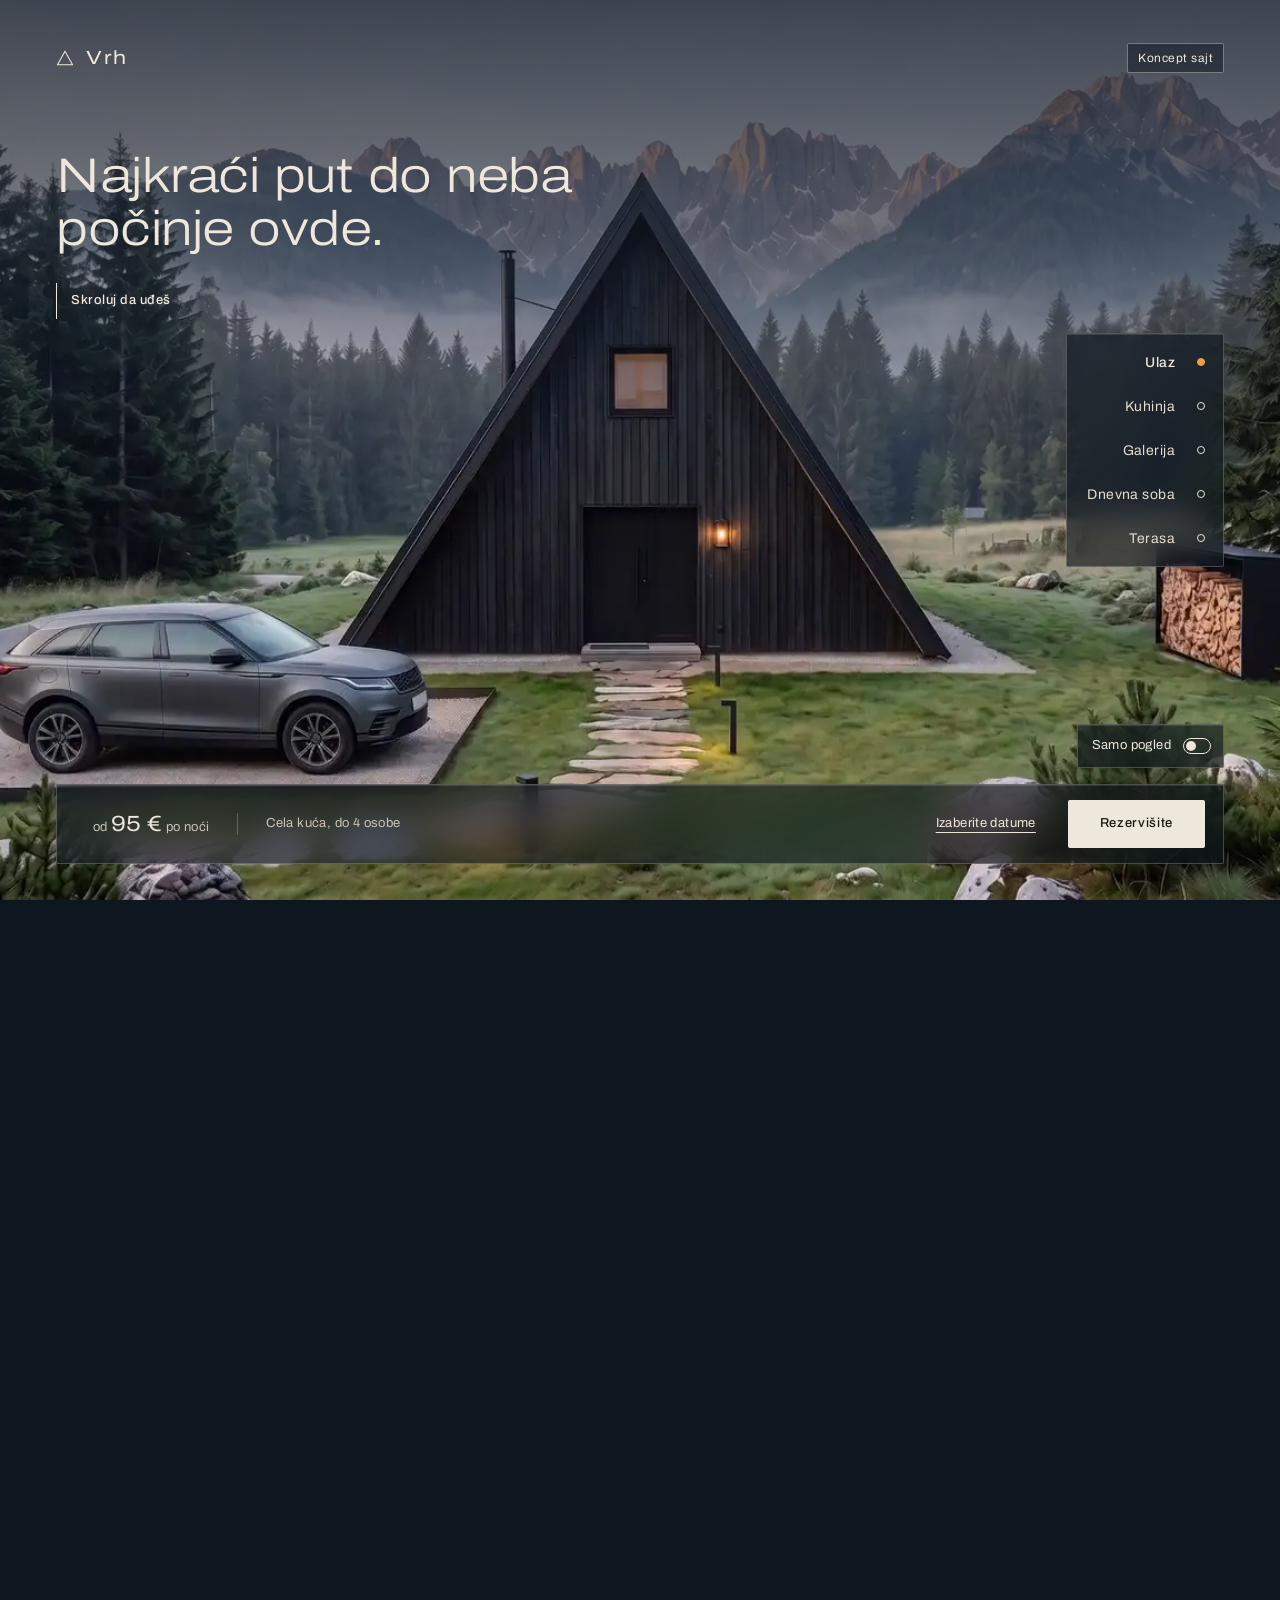
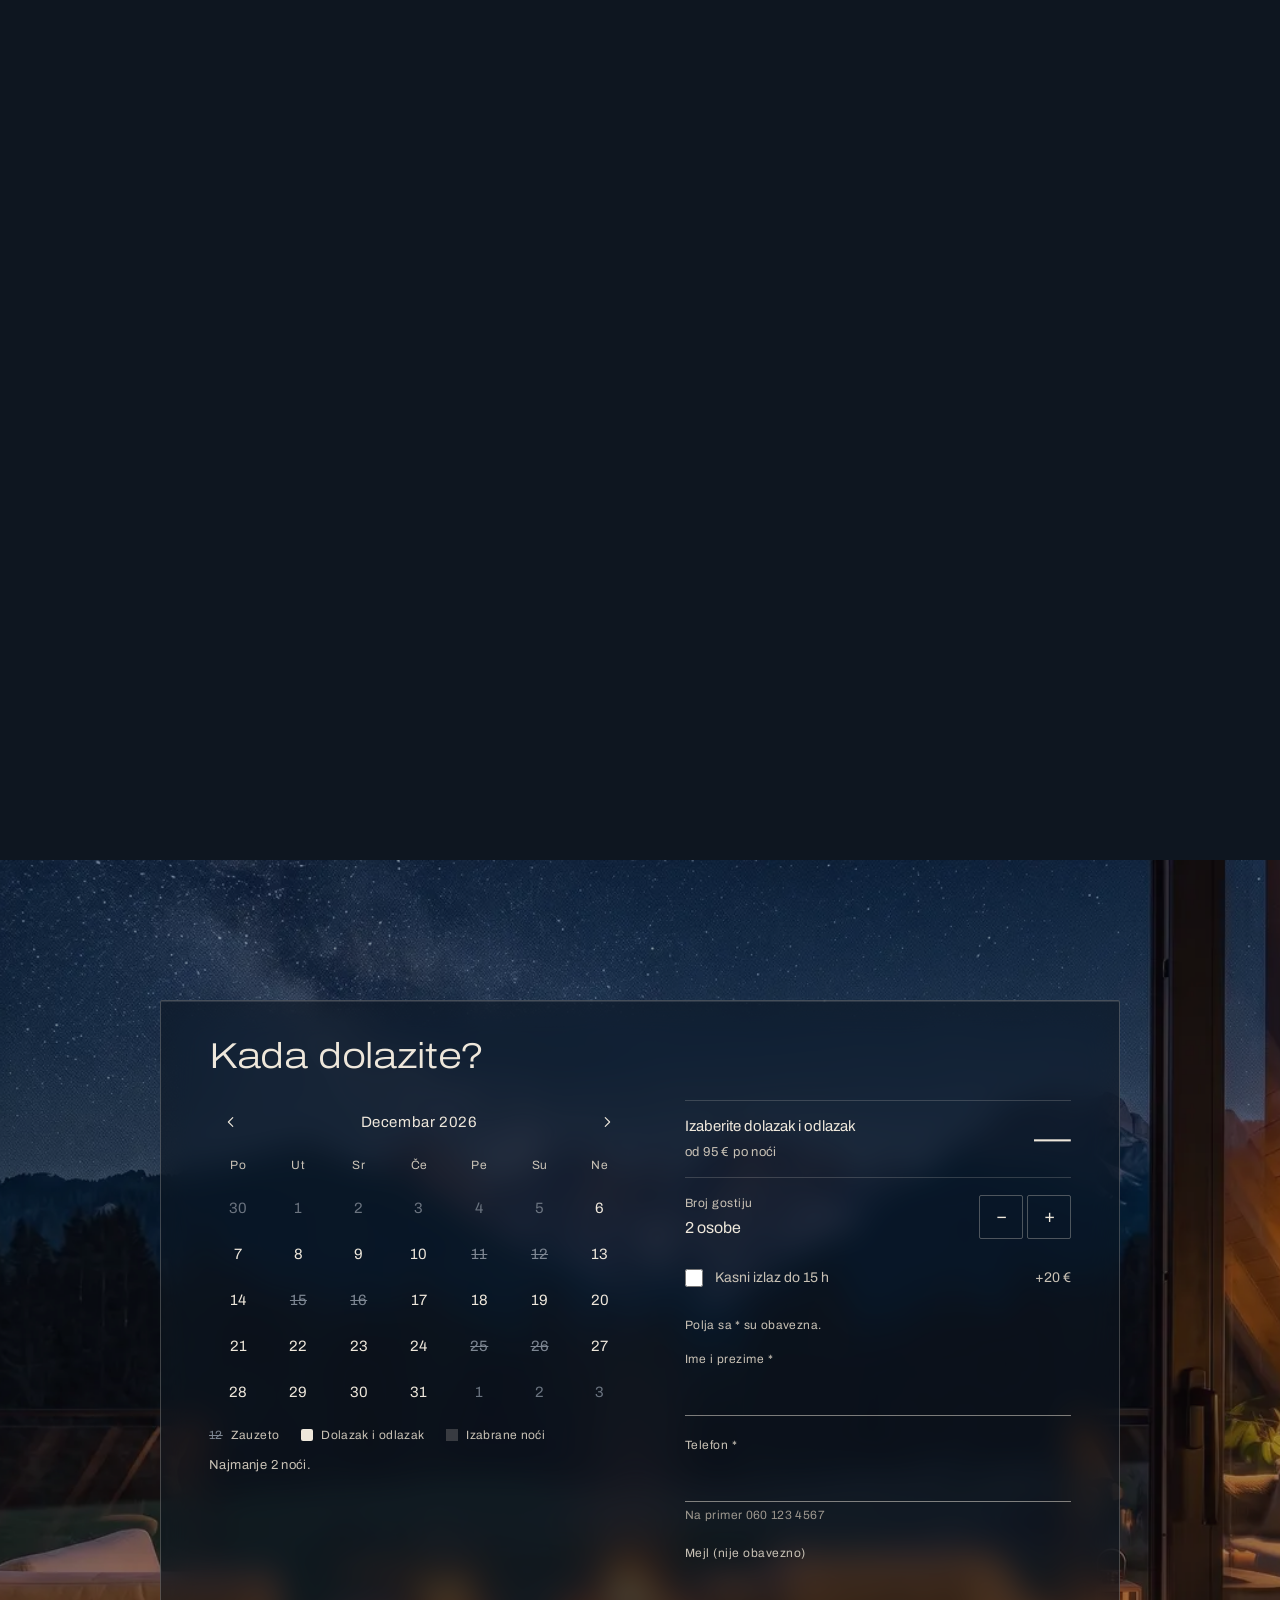
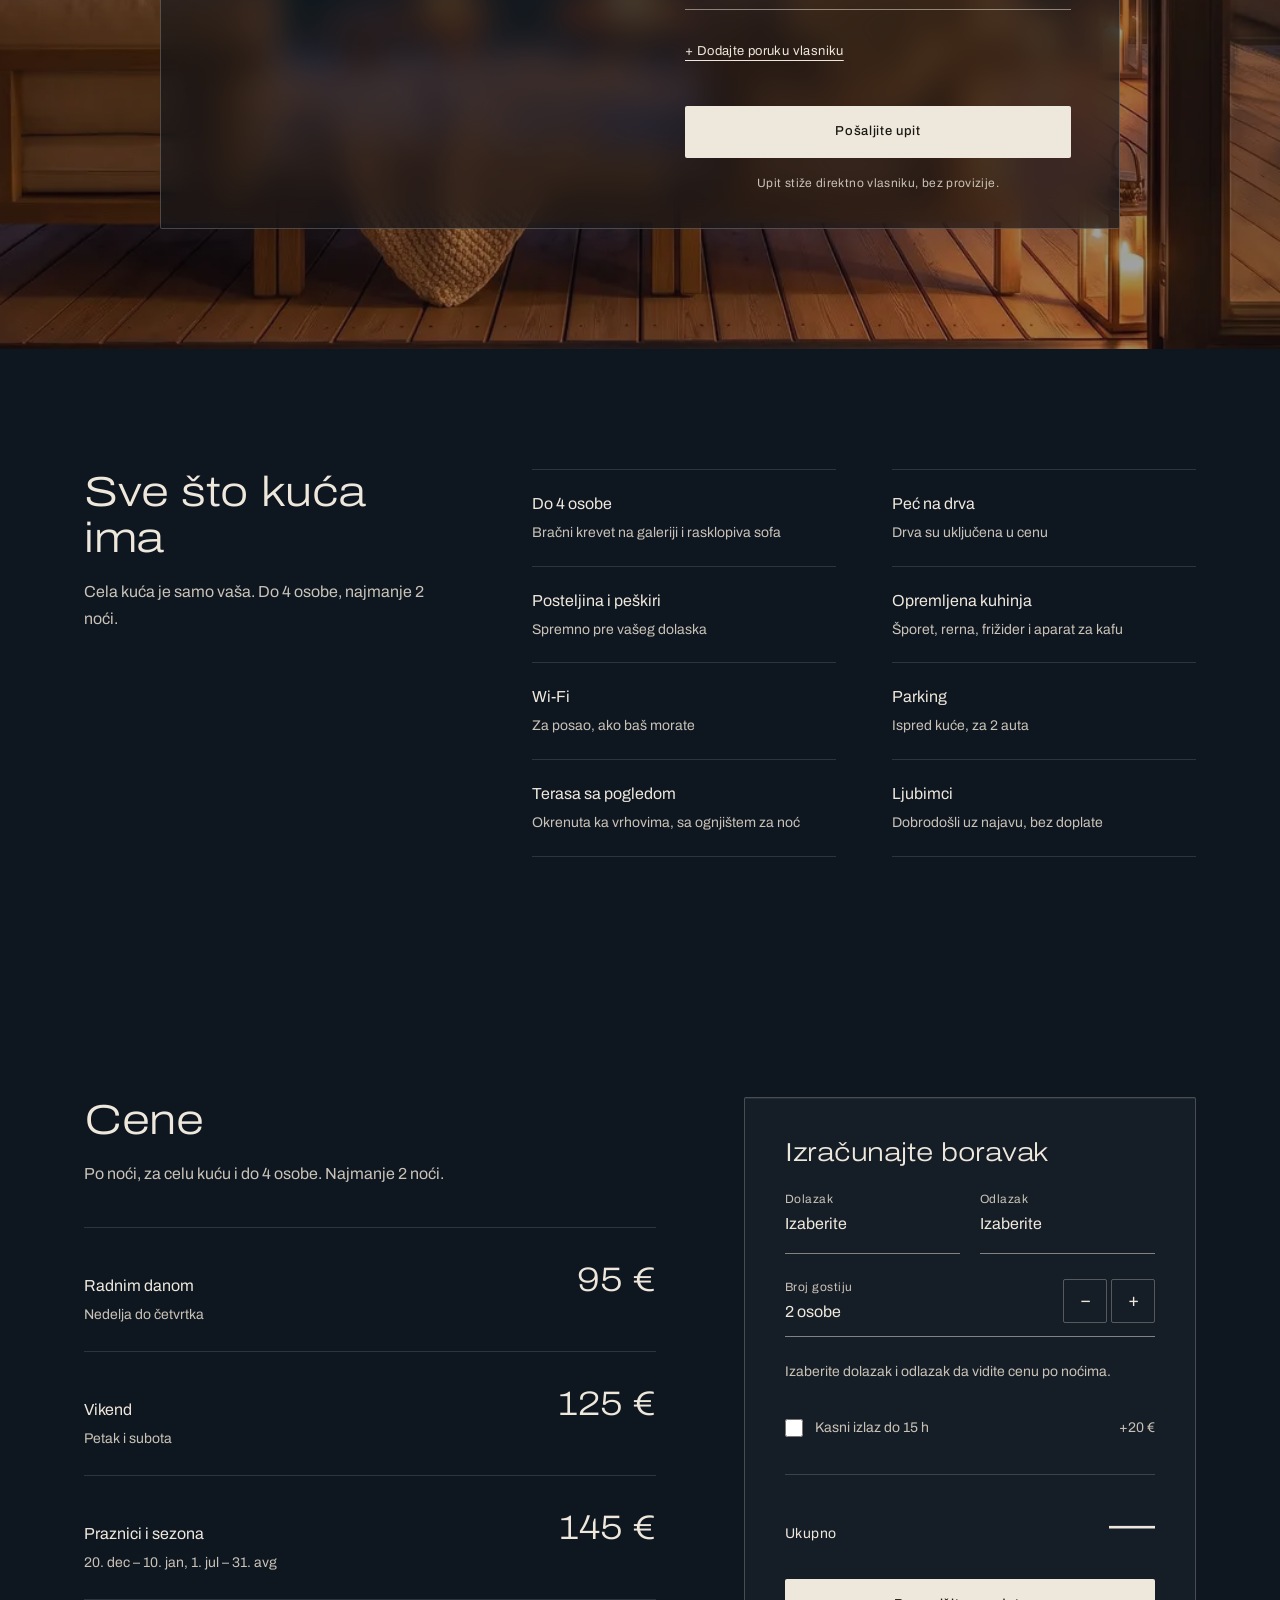
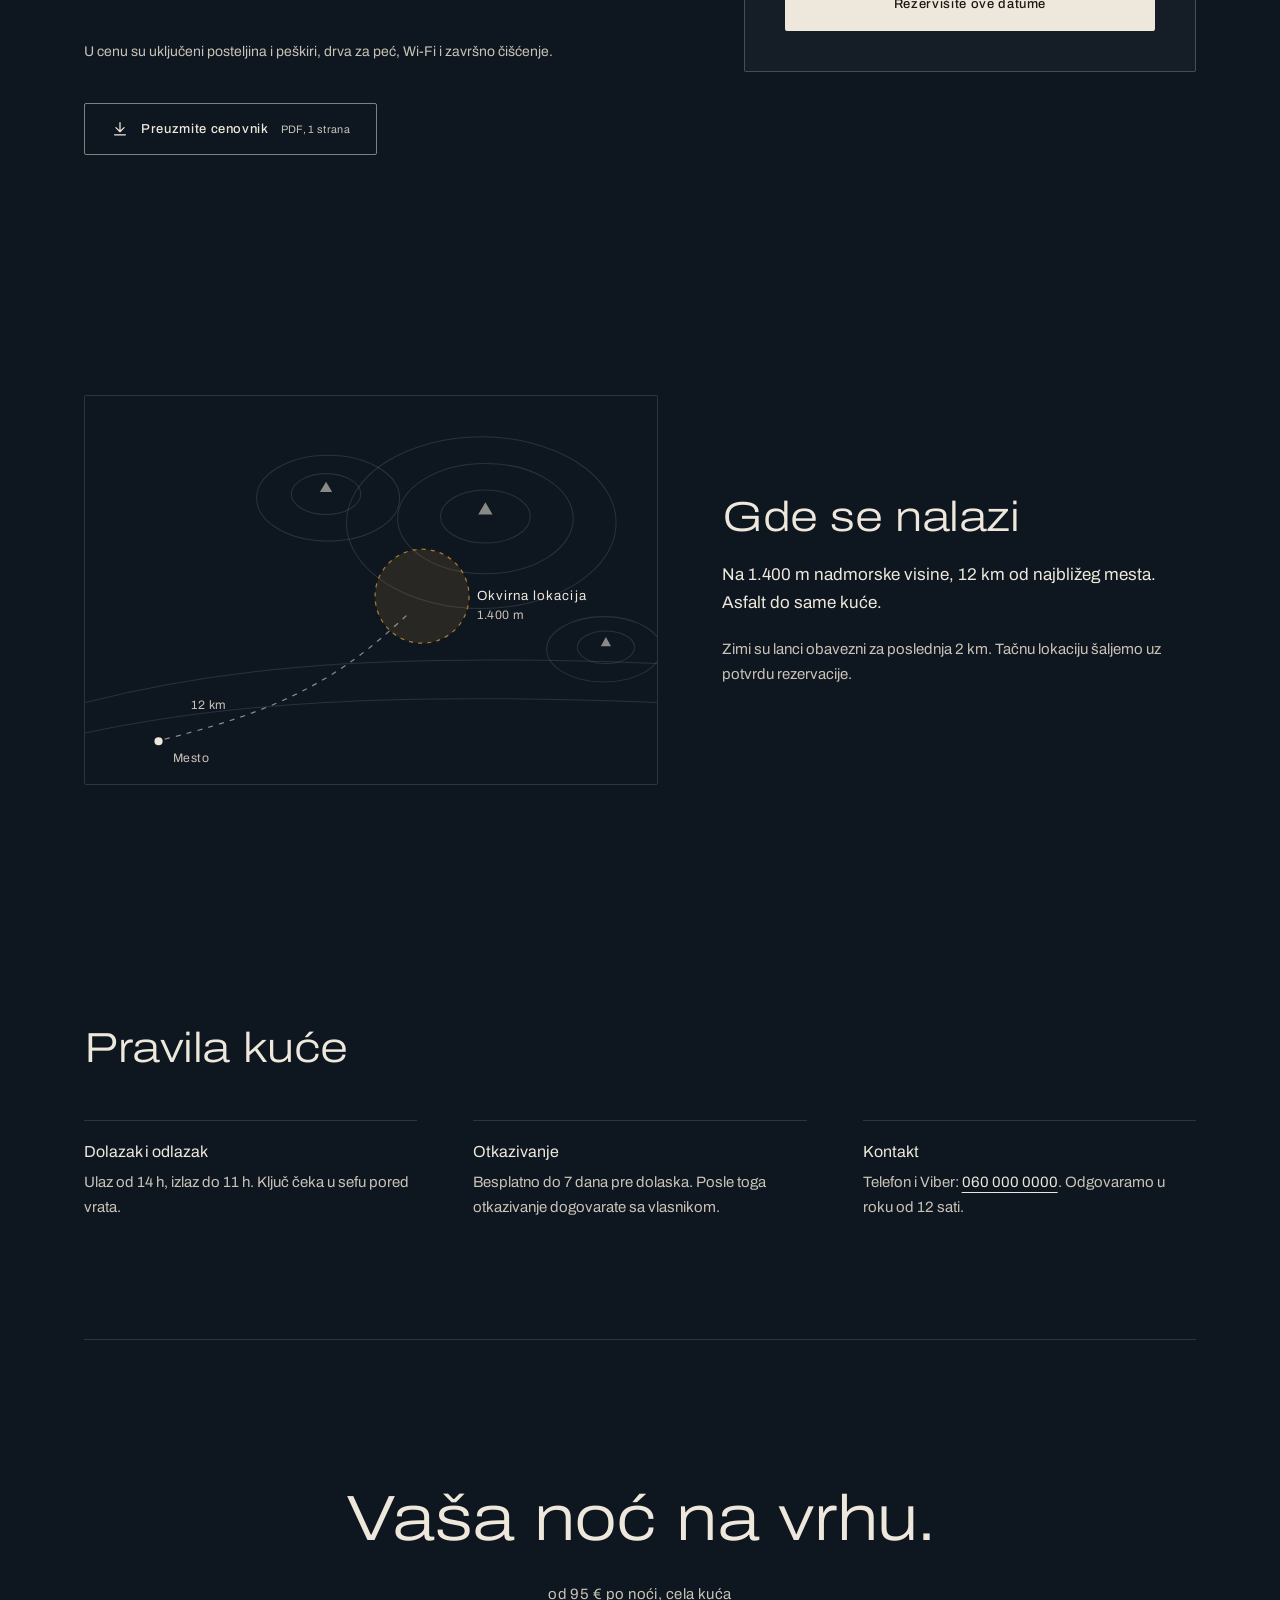
==== index.html @ 0d13bfaf "Vrh – koncept sajt (šetnja kroz kuću, rezervacija, cenovnik) Co-Authored-By: Claude Opus 5.5 <norepl" ====
<!doctype html>
<html lang="sr">
<head>
<meta charset="utf-8">
<meta name="viewport" content="width=device-width,initial-scale=1,viewport-fit=cover">
<title>Vrh, A-frame vikendica u planini</title>
<meta name="description" content="Kuća sa staklenim zidom, peći na drva i terasom pod zvezdama. Rezervišite direktno, bez provizije.">
<meta name="robots" content="noindex, nofollow">
<link rel="canonical" href="https://vrh-koncept.netlify.app/">
<meta property="og:type" content="website">
<meta property="og:title" content="Vrh, A-frame vikendica u planini">
<meta property="og:description" content="Prošetajte kroz kuću od vrata do terase pod zvezdama. Koncept sajt Sienna Web Studija.">
<meta property="og:image" content="https://vrh-koncept.netlify.app/assets/img/og-vrh.jpg">
<meta property="og:locale" content="sr_RS">
<meta property="og:url" content="https://vrh-koncept.netlify.app/">
<meta property="og:image:alt" content="Terasa vikendice Vrh noću, sedenje za dvoje uz vatru pod zvezdama">
<meta name="twitter:card" content="summary_large_image">
<meta name="theme-color" content="#0E1620">
<link rel="icon" href="/favicon.svg" type="image/svg+xml">
<link rel="preload" href="/assets/fonts/archivo-latin.woff2" as="font" type="font/woff2" crossorigin>
<link rel="preload" href="/assets/fonts/archivo-latin-ext.woff2" as="font" type="font/woff2" crossorigin>
<link rel="stylesheet" href="/assets/css/vrh.css">
</head>
<body>
<a class="skip" href="#rezervacija">Preskočite šetnju, idite na rezervaciju</a>

<header class="top">
  <a class="logo" href="/" aria-label="Vrh, početak">
    <svg aria-hidden="true" width="18" height="16" viewBox="0 0 20 18"><polygon points="10,1.5 18.5,16.5 1.5,16.5" fill="none" stroke="currentColor" stroke-width="1.2" stroke-linejoin="round"/></svg>
    <span>Vrh</span>
  </a>
  <span class="chip">Koncept sajt</span>
</header>

<nav class="rooms staklo" aria-label="Prostorije">
  <ul>
    <li><button type="button" data-scene="0" aria-current="true"><span class="ime">Ulaz</span><span class="t"><i></i></span></button></li>
    <li><button type="button" data-scene="1"><span class="ime">Kuhinja</span><span class="t"><i></i></span></button></li>
    <li><button type="button" data-scene="2"><span class="ime">Galerija</span><span class="t"><i></i></span></button></li>
    <li><button type="button" data-scene="3"><span class="ime">Dnevna soba</span><span class="t"><i></i></span></button></li>
    <li><button type="button" data-scene="4"><span class="ime">Terasa</span><span class="t"><i></i></span></button></li>
  </ul>
</nav>
<nav class="rooms-mob" aria-label="Prostorije">
  <button type="button" data-scene="0" aria-label="Ulaz" aria-current="true"><i></i></button>
  <button type="button" data-scene="1" aria-label="Kuhinja"><i></i></button>
  <button type="button" data-scene="2" aria-label="Galerija"><i></i></button>
  <button type="button" data-scene="3" aria-label="Dnevna soba"><i></i></button>
  <button type="button" data-scene="4" aria-label="Terasa"><i></i></button>
</nav>

<main>
  <section class="walk" id="setnja" aria-label="Šetnja kroz kuću">
    <div class="walk-stage">
      <canvas aria-hidden="true"></canvas>
      <div class="scrim-top" aria-hidden="true"></div>
      <div class="scrim-end" aria-hidden="true"></div>
      <div class="scene-copy" data-copy="0"><h1>Najkraći put do neba počinje ovde.</h1><p class="hint">Skroluj da uđeš</p></div>
      <div class="scene-copy" data-copy="1"><h2>Doručak sa pogledom na vrhove.</h2></div>
      <div class="scene-copy" data-copy="2"><h2>Zaspi pod zvezdama, pod krovom.</h2></div>
      <div class="scene-copy" data-copy="3"><h2>Pogled je glavni nameštaj.</h2></div>
      <div class="scene-copy" data-copy="4"><h2>Ovde je noć veća.</h2></div>
      <div class="pins" role="group" aria-label="Oznake na slici"></div>
    </div>

    <div class="scenes-static">
      <figure class="scena-st" id="scena-ulaz" data-static="0">
        <picture><source media="(max-width: 760px)" srcset="/assets/img/1-ulaz-mob.webp"><img src="/assets/img/1-ulaz.webp" alt="Crna A-frame vikendica sa zadnje strane: dvokrilna vrata, kamena staza, parking sa autom i planinski vrhovi u jutarnjoj magli" width="1600" height="893" loading="lazy"></picture>
        <div class="scrim-top" aria-hidden="true"></div>
        <div class="scene-copy"><h1>Najkraći put do neba počinje ovde.</h1><p class="hint">Pogledajte kuću</p></div>
      </figure>
      <figure class="scena-st" id="scena-kuhinja" data-static="1">
        <picture><source media="(max-width: 760px)" srcset="/assets/img/2-kuhinja-mob.webp"><img src="/assets/img/2-kuhinja.webp" alt="Kuhinja i trpezarija ispod galerije, otvorene hrastove stepenice desno, pogled kroz kuću na stakleni zid i vrhove" width="1600" height="893" loading="lazy"></picture>
        <div class="scrim-top" aria-hidden="true"></div>
        <div class="scene-copy"><h2>Doručak sa pogledom na vrhove.</h2></div>
        <div class="pins"></div>
      </figure>
      <figure class="scena-st" id="scena-galerija" data-static="2">
        <picture><source media="(max-width: 760px)" srcset="/assets/img/3-galerija-mob.webp"><img src="/assets/img/3-galerija.webp" alt="Spavaća soba na galeriji, bračni krevet i pogled preko staklene ograde na dnevnu sobu i planine" width="1600" height="893" loading="lazy"></picture>
        <div class="scrim-top" aria-hidden="true"></div>
        <div class="scene-copy"><h2>Zaspi pod zvezdama, pod krovom.</h2></div>
        <div class="pins"></div>
      </figure>
      <figure class="scena-st" id="scena-dnevna" data-static="3">
        <picture><source media="(max-width: 760px)" srcset="/assets/img/4-dnevna-mob.webp"><img src="/assets/img/4-dnevna.webp" alt="Dnevna soba A-frame kuće pune visine, bela peć na drva i stakleni zid sa vrhovima u zalasku" width="1600" height="893" loading="lazy"></picture>
        <div class="scrim-top" aria-hidden="true"></div>
        <div class="scene-copy"><h2>Pogled je glavni nameštaj.</h2></div>
        <div class="pins"></div>
      </figure>
      <figure class="scena-st" id="scena-terasa" data-static="4">
        <picture><source media="(max-width: 760px)" srcset="/assets/img/5-terasa-mob.webp"><img src="/assets/img/5-terasa.webp" alt="Terasa noću: sedenje za dvoje uz malo ognjište, fenjeri i zvezdano nebo nad vrhovima" width="1600" height="893" loading="lazy"></picture>
        <div class="scrim-top" aria-hidden="true"></div>
        <div class="scene-copy"><h2>Ovde je noć veća.</h2></div>
        <div class="pins"></div>
      </figure>
    </div>
  </section>

  <section class="end" id="rezervacija" aria-labelledby="rez-naslov" data-hide-bar>
    <picture><source media="(max-width:760px)" srcset="/assets/img/5-terasa-mob.webp"><img src="/assets/img/5-terasa.webp" alt="" loading="lazy" width="1600" height="893"></picture>
    <div class="booking staklo" data-booking="inline"></div>
  </section>

  <div class="sales">
    <section class="sec-2col" aria-labelledby="ima-naslov">
      <div style="flex:1 1 300px;min-width:0">
        <h2 id="ima-naslov">Sve što kuća ima</h2>
        <p class="uvod">Cela kuća je samo vaša. Do 4 osobe, najmanje 2 noći.</p>
      </div>
      <ul class="stavke">
        <li><b>Do 4 osobe</b><span>Bračni krevet na galeriji i rasklopiva sofa</span></li>
        <li><b>Peć na drva</b><span>Drva su uključena u cenu</span></li>
        <li><b>Posteljina i peškiri</b><span>Spremno pre vašeg dolaska</span></li>
        <li><b>Opremljena kuhinja</b><span>Šporet, rerna, frižider i aparat za kafu</span></li>
        <li><b>Wi-Fi</b><span>Za posao, ako baš morate</span></li>
        <li><b>Parking</b><span>Ispred kuće, za 2 auta</span></li>
        <li><b>Terasa sa pogledom</b><span>Okrenuta ka vrhovima, sa ognjištem za noć</span></li>
        <li><b>Ljubimci</b><span>Dobrodošli uz najavu, bez doplate</span></li>
      </ul>
    </section>

    <section class="cene-wrap" aria-labelledby="cene-naslov">
      <div class="cene-levo">
        <div>
          <h2 id="cene-naslov">Cene</h2>
          <p class="uvod">Po noći, za celu kuću i do 4 osobe. Najmanje 2 noći.</p>
        </div>
        <ul class="cenovnik">
          <li><span class="p"><span>Radnim danom</span><small>Nedelja do četvrtka</small></span><span class="c">95 €</span></li>
          <li><span class="p"><span>Vikend</span><small>Petak i subota</small></span><span class="c">125 €</span></li>
          <li><span class="p"><span>Praznici i sezona</span><small>20. dec – 10. jan, 1. jul – 31. avg</small></span><span class="c">145 €</span></li>
        </ul>
        <p class="ukljuceno">U cenu su uključeni posteljina i peškiri, drva za peć, Wi-Fi i završno čišćenje.</p>
        <a class="btn-okvir" href="/cenovnik-vrh.pdf" download style="align-self:flex-start">
          <svg aria-hidden="true" width="18" height="18" viewBox="0 0 20 20"><path d="M10 3v10M5.5 8.5 10 13l4.5-4.5M4 16.5h12" fill="none" stroke="currentColor" stroke-width="1.4" stroke-linecap="round" stroke-linejoin="round"/></svg>
          Preuzmite cenovnik <small>PDF, 1 strana</small>
        </a>
      </div>
      <aside class="kalk" aria-labelledby="kalk-naslov" data-hide-bar>
        <h3 id="kalk-naslov">Izračunajte boravak</h3>
        <div class="datumi">
          <button type="button" class="datum-btn" data-open-cal="in"><span class="lab">Dolazak</span><span class="v" data-k="in">Izaberite</span></button>
          <button type="button" class="datum-btn" data-open-cal="out"><span class="lab">Odlazak</span><span class="v" data-k="out">Izaberite</span></button>
        </div>
        <div class="gosti">
          <span class="l"><span class="lab" id="kalk-gosti-l">Broj gostiju</span><span data-k="gosti">2 osobe</span></span>
          <span class="stepper" role="group" aria-labelledby="kalk-gosti-l"><button type="button" data-g="-1" aria-label="Manje gostiju">−</button><button type="button" data-g="1" aria-label="Više gostiju">+</button></span>
        </div>
        <div class="noci" data-k="noci"><div><span>Izaberite dolazak i odlazak da vidite cenu po noćima.</span></div></div>
        <label class="cek"><span><input type="checkbox" data-k="late">Kasni izlaz do 15 h</span><span>+20 €</span></label>
        <div class="ukupno"><span data-k="ukupno-l">Ukupno</span><b data-k="ukupno">—</b></div>
        <button type="button" class="btn" style="min-height:52px" data-open-booking>Rezervišite ove datume</button>
      </aside>
    </section>

    <section aria-labelledby="gde-naslov">
      <div class="mapa-wrap">
        <svg role="img" aria-label="Opšti prikaz oblasti: planinski masiv, mesto u dolini i put kroz šumu do oblasti u kojoj je kuća" viewBox="0 0 560 380">
          <g fill="none" stroke="#EEE7DB" stroke-opacity="0.13" stroke-width="1">
            <ellipse cx="392" cy="118" rx="44" ry="26"/><ellipse cx="392" cy="120" rx="86" ry="54"/><ellipse cx="388" cy="124" rx="132" ry="84"/>
            <ellipse cx="236" cy="96" rx="34" ry="20"/><ellipse cx="238" cy="100" rx="70" ry="42"/>
            <ellipse cx="510" cy="246" rx="28" ry="16"/><ellipse cx="508" cy="248" rx="56" ry="32"/>
            <path d="M0 300 C120 270 260 250 560 262"/><path d="M0 330 C140 300 300 290 560 300"/>
          </g>
          <g fill="#EEE7DB" fill-opacity="0.55"><polygon points="392,104 399,116 385,116"/><polygon points="236,84 242,94 230,94"/><polygon points="510,236 515,245 505,245"/></g>
          <circle cx="330" cy="196" r="46" fill="#E9A23B" fill-opacity="0.12" stroke="#E9A23B" stroke-opacity="0.7" stroke-width="1.2" stroke-dasharray="4 5"/>
          <path d="M78 336 C150 318 196 300 236 276 S300 228 318 212" fill="none" stroke="#EEE7DB" stroke-opacity="0.55" stroke-width="1.2" stroke-dasharray="5 6"/>
          <circle cx="72" cy="338" r="4" fill="#EEE7DB"/>
          <text x="86" y="358" fill="#C9C2B6" font-family="Archivo, sans-serif" font-size="12" letter-spacing="0.5">Mesto</text>
          <text x="104" y="306" fill="#C9C2B6" font-family="Archivo, sans-serif" font-size="12" letter-spacing="0.5">12 km</text>
          <text x="384" y="200" fill="#EEE7DB" font-family="Archivo, sans-serif" font-size="13" letter-spacing="1">Okvirna lokacija</text>
          <text class="visina" x="384" y="218" fill="#C9C2B6" font-family="Archivo, sans-serif" font-size="12" letter-spacing="0.5">1.400 m</text>
        </svg>
        <div class="mapa-txt">
          <h2 id="gde-naslov">Gde se nalazi</h2>
          <p>Na 1.400 m nadmorske visine, 12 km od najbližeg mesta. Asfalt do same kuće.</p>
          <p>Zimi su lanci obavezni za poslednja 2 km. Tačnu lokaciju šaljemo uz potvrdu rezervacije.</p>
        </div>
      </div>
    </section>

    <section aria-labelledby="pravila-naslov">
      <h2 id="pravila-naslov">Pravila kuće</h2>
      <div class="pravila">
        <div><h3>Dolazak i odlazak</h3><p>Ulaz od 14 h, izlaz do 11 h. Ključ čeka u sefu pored vrata.</p></div>
        <div><h3>Otkazivanje</h3><p>Besplatno do 7 dana pre dolaska. Posle toga otkazivanje dogovarate sa vlasnikom.</p></div>
        <div><h3>Kontakt</h3><p>Telefon i Viber: <a href="tel:+381600000000">060 000 0000</a>. Odgovaramo u roku od 12 sati.</p></div>
      </div>
    </section>

    <section class="cta" aria-labelledby="cta-naslov" data-hide-bar>
      <h2 id="cta-naslov">Vaša noć na vrhu.</h2>
      <p>od 95 € po noći, cela kuća</p>
      <button type="button" class="btn" data-open-booking>Rezervišite</button>
    </section>
  </div>
</main>

<footer class="foot">
  <div>
    <a class="logo" href="/"><svg aria-hidden="true" width="16" height="14" viewBox="0 0 20 18"><polygon points="10,1.5 18.5,16.5 1.5,16.5" fill="none" stroke="currentColor" stroke-width="1.2" stroke-linejoin="round"/></svg><span>Vrh</span></a>
    <span>Ovo je koncept sajt. Vikendica Vrh je izmišljena.</span>
    <span>Dizajn i izrada: <a href="mailto:[MEJL STUDIJA]">Sienna Web Studio</a></span>
    <a href="/privatnost">Privatnost</a>
  </div>
</footer>

<div class="pricebar staklo" role="region" aria-label="Cena i rezervacija">
  <div class="levo">
    <span class="od">od <b>95 €</b> po noći</span>
    <span class="sep" aria-hidden="true"></span>
    <span class="podatak">Cela kuća, do 4 osobe</span>
  </div>
  <div class="desno">
    <a class="link-btn izaberi" href="#rezervacija">Izaberite datume</a>
    <button type="button" class="btn" data-open-booking>Rezervišite</button>
  </div>
</div>

<div class="savet" role="status" aria-live="polite"></div>
<p class="vh" id="najava" aria-live="polite" aria-atomic="true"></p>
<button type="button" class="samo-btn staklo" role="switch" aria-checked="false" aria-label="Samo pogled"><span class="txt">Samo pogled</span><span class="sw" aria-hidden="true"></span></button>

<dialog class="rez" aria-labelledby="dlg-naslov">
  <div class="booking staklo" data-booking="modal"></div>
</dialog>

<!-- Netlify Forms: skrivena kopija forme da je Netlify prepozna pri objavi -->
<form name="upit" data-netlify="true" netlify-honeypot="bot-field" hidden>
  <input name="bot-field"><input name="dolazak"><input name="odlazak"><input name="noci"><input name="gosti"><input name="kasni-izlaz"><input name="ukupno"><input name="ime"><input name="telefon"><input name="mejl"><textarea name="poruka"></textarea>
</form>

<script src="/assets/js/rezervacija.js" defer></script>
<script src="/assets/js/setnja.js" defer></script>
</body>
</html>
---- assets/css/vrh.css ----
/* Vrh – koncept sajt Sienna Web Studija */
@font-face{font-family:'Archivo';font-style:normal;font-display:swap;font-weight:100 900;font-stretch:62% 125%;src:url(../fonts/archivo-latin.woff2) format('woff2');unicode-range:U+0000-00FF,U+0131,U+0152-0153,U+02BB-02BC,U+02C6,U+02DA,U+02DC,U+0304,U+0308,U+0329,U+2000-206F,U+20AC,U+2122,U+2191,U+2193,U+2212,U+2215,U+FEFF,U+FFFD}
@font-face{font-family:'Archivo';font-style:normal;font-display:swap;font-weight:100 900;font-stretch:62% 125%;src:url(../fonts/archivo-latin-ext.woff2) format('woff2');unicode-range:U+0100-02BA,U+02BD-02C5,U+02C7-02CC,U+02CE-02D7,U+02DD-02FF,U+0304,U+0308,U+0329,U+1D00-1DBF,U+1E00-1E9F,U+1EF2-1EFF,U+2020,U+20A0-20AB,U+20AD-20C0,U+2113,U+2C60-2C7F,U+A720-A7FF}

:root{
  --noc:#0E1620;--len:#EEE7DB;--fenjer:#E9A23B;--ugalj:#1B1814;--siva:#9C978E;--svetla:#C9C2B6;--zauzeto:#7D8692;--susedni:#6B7480;
  --linija:rgba(238,231,219,.14);--linija2:rgba(238,231,219,.24);--polje:rgba(238,231,219,.5);
  --staklo-bg:rgba(14,22,32,.62);--staklo-b:1px solid rgba(238,231,219,.24);--staklo-sh:inset 0 1px 0 rgba(238,231,219,.12);
  --ivica:56px;--bar-h:80px;--bar-dno:36px;
  --ease:cubic-bezier(.2,.7,.2,1);
}
*,*::before,*::after{box-sizing:border-box}
html{-webkit-text-size-adjust:100%;text-size-adjust:100%}
body{margin:0;background:var(--noc);color:var(--len);font-family:'Archivo',system-ui,-apple-system,'Segoe UI',sans-serif;font-size:16px;line-height:1.5;-webkit-font-smoothing:antialiased}
img,svg,canvas{display:block}
a{color:var(--len);text-underline-offset:5px}
a:hover{color:var(--fenjer)}
button{font:inherit;color:inherit}
h1,h2,h3{margin:0;font-weight:300;font-stretch:120%;letter-spacing:-.01em;line-height:1.08}
p{margin:0}
.vh{position:absolute!important;width:1px;height:1px;padding:0;margin:-1px;overflow:hidden;clip:rect(0 0 0 0);white-space:nowrap;border:0}

/* fokus: dvostruki prsten, vidi se na svetloj i tamnoj slici */
:focus{outline:none}
:focus-visible{outline:2px solid var(--fenjer);outline-offset:2px;box-shadow:0 0 0 2px var(--noc)}
.skip{position:fixed;left:16px;top:-80px;z-index:100;padding:12px 18px;background:var(--len);color:var(--ugalj);border-radius:2px;font-size:14px;font-weight:500;text-decoration:none}
.skip:focus{top:16px}

.staklo{border:var(--staklo-b);background:var(--staklo-bg);-webkit-backdrop-filter:blur(16px) saturate(140%);backdrop-filter:blur(16px) saturate(140%);box-shadow:var(--staklo-sh)}
@supports not ((backdrop-filter:blur(1px)) or (-webkit-backdrop-filter:blur(1px))){.staklo{background:rgba(14,22,32,.9)}}
@media (prefers-reduced-transparency:reduce){.staklo{background:rgba(14,22,32,.94);-webkit-backdrop-filter:none;backdrop-filter:none}}

.btn{display:inline-flex;align-items:center;justify-content:center;gap:10px;min-height:48px;padding:0 32px;border:0;border-radius:2px;background:var(--len);color:var(--ugalj);font-size:13px;font-weight:500;letter-spacing:.05em;text-decoration:none;cursor:pointer;transition:background .2s}
.btn:hover{background:#fff;color:var(--ugalj)}
.btn[disabled]{opacity:.6;cursor:progress}
.btn-okvir{display:inline-flex;align-items:center;justify-content:center;gap:12px;min-height:52px;padding:0 26px;border:1px solid rgba(238,231,219,.5);border-radius:2px;background:transparent;color:var(--len);font-size:13px;font-weight:500;letter-spacing:.05em;text-decoration:none;cursor:pointer}
.btn-okvir:hover{border-color:var(--len);color:var(--len)}
.link-btn{display:inline-flex;align-items:center;min-height:44px;padding:0;border:0;background:none;color:var(--len);font-size:13px;letter-spacing:.03em;text-decoration:underline;text-underline-offset:5px;cursor:pointer}

/* ---------- zaglavlje ---------- */
.top{position:fixed;left:var(--ivica);right:var(--ivica);top:36px;z-index:30;display:flex;align-items:center;justify-content:space-between;pointer-events:none}
.top>*{pointer-events:auto}
.logo{display:inline-flex;align-items:center;gap:12px;min-height:44px;text-decoration:none;color:var(--len)}
.logo span{font-size:19px;font-weight:400;font-stretch:125%;letter-spacing:.08em}
.chip{font-size:12px;letter-spacing:.04em;padding:5px 10px;border:1px solid rgba(238,231,219,.4);border-radius:2px;background:rgba(14,22,32,.5)}

/* ---------- šetnja ---------- */
.walk{position:relative}
.walk-stage{position:sticky;top:0;height:100vh;height:100svh;overflow:hidden;background:var(--noc)}
.walk-stage canvas{position:absolute;inset:0;width:100%;height:100%}
.scrim-top{position:absolute;left:0;right:0;top:0;height:520px;background:linear-gradient(180deg,rgba(14,22,32,.78) 0%,rgba(14,22,32,.55) 45%,rgba(14,22,32,0) 100%);pointer-events:none}
.scrim-end{position:absolute;inset:0;background:rgba(7,11,17,.38);opacity:0;transition:opacity .6s;pointer-events:none}
.scene-copy{position:absolute;left:var(--ivica);top:150px;max-width:600px;opacity:0;transform:translateY(8px);transition:opacity .45s var(--ease),transform .45s var(--ease);pointer-events:none}
.scene-copy.on{opacity:1;transform:none}
.scene-copy h1,.scene-copy h2{font-size:clamp(40px,3.8vw,56px)}
.hint{display:flex;align-items:center;gap:14px;margin-top:28px;font-size:13px;font-weight:500;letter-spacing:.04em}
.hint::before{content:"";width:1px;height:36px;background:var(--len)}

.pins{position:absolute;inset:0;pointer-events:none}
.pin{position:absolute;display:flex;align-items:center;padding:0;border:0;background:none;color:var(--len);cursor:pointer;transform:translate(-22px,-50%);opacity:0;transition:opacity .35s;pointer-events:none}
.pin.on{opacity:1;pointer-events:auto}
.pin .dot{position:relative;width:44px;height:44px;display:flex;align-items:center;justify-content:center;flex:none}
.pin .dot::before{content:"";position:absolute;inset:3px;border-radius:50%;background:rgba(233,162,59,.26);box-shadow:0 0 0 1px rgba(233,162,59,.6);animation:disi 2.6s ease-in-out infinite}
.pin .dot::after{content:"";position:relative;width:16px;height:16px;border-radius:50%;background:var(--fenjer);box-shadow:0 0 0 2px var(--len),0 0 18px rgba(233,162,59,.85)}
.pin .crta{width:36px;height:2px;background:var(--len);flex:none}
.pin .naziv{padding:10px 16px;border-radius:2px;font-size:16px;font-weight:500;letter-spacing:.02em;white-space:nowrap}
@keyframes disi{0%,100%{transform:scale(1);opacity:1}50%{transform:scale(1.18);opacity:.65}}
.rooms-open .pin,.samo .pin{opacity:0!important;pointer-events:none!important}

/* spisak prostorija */
.rooms{position:fixed;right:var(--ivica);top:50%;transform:translateY(-50%);z-index:25;border-radius:2px;padding:6px 0;transition:padding .3s}
.rooms ul{list-style:none;margin:0;padding:0;display:flex;flex-direction:column;align-items:flex-end}
.rooms button{display:flex;align-items:center;justify-content:flex-end;gap:4px;height:44px;min-width:44px;padding:0;border:0;background:none;color:#E2DBCF;font-size:14px;letter-spacing:.03em;cursor:pointer}
.rooms .ime{max-width:160px;overflow:hidden;white-space:nowrap;opacity:1;padding-left:20px;transition:max-width .3s var(--ease),opacity .25s,padding .3s}
.rooms .t{width:44px;display:flex;justify-content:center}
.rooms .t i{width:8px;height:8px;border-radius:50%;border:1px solid var(--len)}
.rooms [aria-current="true"]{color:var(--len);font-weight:500}
.rooms [aria-current="true"] .t i{background:var(--fenjer);border-color:var(--fenjer)}
.rooms.skupljeno:not(:hover):not(:focus-within) .ime{max-width:0;opacity:0;padding-left:0}
.rooms.skupljeno:not(:hover):not(:focus-within){border-radius:999px}
.rooms-mob{display:none}

/* samo pogled + oblačić */
.samo-btn{position:fixed;right:var(--ivica);bottom:calc(var(--bar-dno) + var(--bar-h) + 16px);z-index:26;display:flex;align-items:center;gap:12px;height:44px;padding:0 12px 0 14px;border-radius:2px;color:var(--len);font-size:13px;letter-spacing:.03em;cursor:pointer;transition:bottom .35s var(--ease)}
.samo-btn .sw{position:relative;width:28px;height:16px;border-radius:8px;border:1px solid var(--len)}
.samo-btn .sw::after{content:"";position:absolute;left:2px;top:2px;width:10px;height:10px;border-radius:50%;background:var(--len);transition:left .2s}
.samo-btn[aria-checked="true"] .sw{background:var(--len)}
.samo-btn[aria-checked="true"] .sw::after{left:14px;background:var(--ugalj)}
.samo .samo-btn{bottom:var(--bar-dno)}
.savet{position:fixed;z-index:27;right:calc(var(--ivica) + 190px);bottom:calc(var(--bar-dno) + var(--bar-h) + 16px);width:232px;padding:12px 14px;border-radius:2px;background:var(--len);color:var(--ugalj);font-size:13px;line-height:1.45;opacity:0;transform:translateX(6px);transition:opacity .35s,transform .35s;pointer-events:none}
.savet::after{content:"";position:absolute;right:-5px;top:50%;width:10px;height:10px;margin-top:-5px;background:var(--len);transform:rotate(45deg)}
.savet.on{opacity:1;transform:none}

/* traka sa cenom */
.pricebar{position:fixed;left:var(--ivica);right:var(--ivica);bottom:var(--bar-dno);z-index:24;height:var(--bar-h);padding:0 18px 0 36px;border-radius:2px;display:flex;align-items:center;justify-content:space-between;gap:24px;transition:transform .45s var(--ease),opacity .35s}
.pricebar.sakrij,.samo .pricebar{transform:translateY(calc(100% + var(--bar-dno) + 8px));opacity:0;pointer-events:none}
.pricebar .od{font-size:13px;letter-spacing:.03em;color:var(--svetla)}
.pricebar .od b{font-size:22px;font-weight:400;font-stretch:115%;color:var(--len);letter-spacing:0}
.pricebar .sep{width:1px;height:22px;background:rgba(238,231,219,.25)}
.pricebar .levo{display:flex;align-items:center;gap:28px}
.pricebar .desno{display:flex;align-items:center;gap:32px}
.pricebar .podatak{font-size:13px;letter-spacing:.03em;color:var(--svetla)}

/* bez animacija: scene jedna ispod druge */
.scenes-static{display:block}
.walk-on .scenes-static{display:none}
.walk:not(.walk-on) .walk-stage{display:none}
.scena-st{margin:0;position:relative;min-height:100vh;display:flex;flex-direction:column;justify-content:flex-start}
.scena-st img{position:absolute;inset:0;width:100%;height:100%;object-fit:cover}
.scena-st .scrim-top{z-index:1}
.scena-st .scene-copy{position:relative;left:auto;right:auto;top:auto;z-index:2;opacity:1;transform:none;margin-top:150px;margin-left:var(--ivica);padding-right:24px}
.scena-st .pins{z-index:2}
.scena-st .pin{opacity:1;pointer-events:auto}
.scena-st .pin .dot::before{animation:none}

/* ---------- kraj šetnje: rezervacija ---------- */
.end{position:relative;min-height:100vh;display:flex;align-items:center;justify-content:center;padding:140px 24px 120px;background:var(--noc)}
.end>img,.end>picture>img{position:absolute;inset:0;width:100%;height:100%;object-fit:cover}
.end::after{content:"";position:absolute;inset:0;background:rgba(7,11,17,.38)}
.end .booking{position:relative;z-index:1}

.booking{width:min(960px,100%);padding:36px 48px;border-radius:2px;display:flex;flex-direction:column;gap:24px}
.booking-head{display:flex;align-items:center;justify-content:space-between;gap:16px}
.booking-head h2{font-size:36px}
.korak{font-size:12px;letter-spacing:.04em;color:var(--svetla)}
.icon-btn{width:44px;height:44px;display:inline-flex;align-items:center;justify-content:center;padding:0;border:0;background:none;color:var(--len);cursor:pointer;border-radius:2px}
.booking-body{display:flex;gap:56px;align-items:flex-start}
.cal{width:420px;flex:none;display:flex;flex-direction:column;gap:12px}
.cal-nav{display:flex;align-items:center;justify-content:space-between}
.cal-nav span{font-size:15px;letter-spacing:.04em}
.cal-grid,.cal-dow{display:grid;grid-template-columns:repeat(7,minmax(0,1fr));gap:2px;text-align:center}
.cal-dow{font-size:12px;letter-spacing:.04em;color:var(--svetla)}
.cal-grid button,.cal-grid span{height:44px;line-height:44px;padding:0;border:0;border-radius:2px;background:none;color:var(--len);font-size:15px;cursor:pointer}
.cal-grid span{color:var(--susedni);cursor:default}
.cal-grid button:hover:not([aria-disabled="true"]){background:rgba(238,231,219,.12)}
.cal-grid button[aria-disabled="true"]{color:var(--zauzeto);text-decoration:line-through;cursor:not-allowed}
.cal-grid button.prosao{text-decoration:none;color:var(--susedni)}
.cal-grid button.u-opsegu{background:rgba(238,231,219,.2);border-radius:0}
.cal-grid button.izabran{background:var(--len);color:var(--ugalj);font-weight:500}
.legenda{display:flex;flex-wrap:wrap;gap:8px 22px;font-size:12px;letter-spacing:.03em;color:var(--svetla)}
.legenda span{display:flex;align-items:center;gap:8px}
.legenda s{color:var(--zauzeto)}
.legenda i{width:12px;height:12px;border-radius:2px;background:var(--len)}
.legenda i.noc{background:rgba(238,231,219,.2);border-radius:0}
.napomena{font-size:13px;letter-spacing:.03em;color:var(--svetla)}
.cal-poruka{min-height:20px;font-size:13px;color:var(--fenjer)}

.forma{flex:1 1 0;min-width:0;display:flex;flex-direction:column;gap:16px}
.rezime{padding:14px 0;border-top:1px solid rgba(238,231,219,.18);border-bottom:1px solid rgba(238,231,219,.18);display:flex;justify-content:space-between;align-items:flex-end;gap:16px}
.rezime .d{display:flex;flex-direction:column;gap:6px;font-size:15px}
.rezime .d small{font-size:13px;letter-spacing:.03em;color:var(--svetla)}
.rezime .iznos{font-size:32px;font-weight:300;font-stretch:115%;white-space:nowrap}
.gosti{display:flex;align-items:center;justify-content:space-between;gap:16px}
.gosti .l{display:flex;flex-direction:column;gap:4px}
.lab{font-size:12px;letter-spacing:.04em;color:var(--svetla)}
.stepper{display:flex;gap:4px}
.stepper button{width:44px;height:44px;border:1px solid rgba(238,231,219,.3);border-radius:2px;background:none;color:var(--len);font-size:18px;cursor:pointer}
.stepper button:disabled{opacity:.35;cursor:not-allowed}
.polje{display:flex;flex-direction:column;gap:4px}
.polje input,.polje textarea{width:100%;min-height:44px;padding:0;border:0;border-bottom:1px solid var(--polje);border-radius:0;background:transparent;color:var(--len);font:inherit;font-size:16px}
.polje textarea{min-height:88px;padding-top:10px;resize:vertical}
.polje input:focus-visible,.polje textarea:focus-visible{outline:none;box-shadow:none;border-bottom:2px solid var(--fenjer)}
.polje .pomoc{font-size:12px;letter-spacing:.03em;color:var(--siva)}
.polje .greska,.forma-greska{font-size:13px;color:#F2B866}
.polje [aria-invalid="true"]{border-bottom-color:#F2B866}
.obavezno{font-size:12px;letter-spacing:.03em;color:var(--svetla)}
.forma .posalji{height:52px}
.forma .sitno{font-size:12px;letter-spacing:.03em;color:var(--svetla);text-align:center}
.hp{display:none}

dialog.rez{padding:0;border:0;background:none;color:var(--len);max-width:none;max-height:none;width:100%;height:100%;overflow:auto}
dialog.rez::backdrop{background:rgba(7,11,17,.62)}
dialog.rez[open]{display:flex;align-items:center;justify-content:center;padding:24px}
dialog.rez .booking{max-height:calc(100vh - 48px);max-height:calc(100dvh - 48px);overflow-y:auto}

/* ---------- prodajni deo ---------- */
.sales{max-width:1160px;margin:0 auto;padding:0 24px 132px}
.sales section{padding:120px 0}
.sec-2col{display:flex;flex-wrap:wrap;gap:48px 96px}
.sales h2{font-size:42px;line-height:1.1}
.sales .uvod{font-size:16px;line-height:1.65;color:var(--svetla);max-width:420px;margin-top:18px}
.stavke{flex:2 1 560px;min-width:0;display:grid;grid-template-columns:repeat(auto-fit,minmax(260px,1fr));column-gap:56px;margin:0;padding:0;list-style:none}
.stavke li{padding:22px 0;border-top:1px solid var(--linija);display:flex;flex-direction:column;gap:6px}
.stavke li:nth-last-child(-n+2){border-bottom:1px solid var(--linija)}
.stavke b{font-size:16px;font-weight:400}
.stavke span{font-size:14px;line-height:1.55;color:var(--svetla)}
.cene-wrap{display:flex;flex-wrap:wrap;gap:64px 88px;align-items:flex-start}
.cene-levo{flex:1 1 500px;min-width:0;display:flex;flex-direction:column;gap:40px}
.cenovnik{border-top:1px solid var(--linija);margin:0;padding:0;list-style:none}
.cenovnik li{padding:26px 0;border-bottom:1px solid var(--linija);display:flex;align-items:baseline;justify-content:space-between;gap:16px}
.cenovnik .p{display:flex;flex-direction:column;gap:6px}
.cenovnik .p small{font-size:14px;color:var(--svetla)}
.cenovnik .c{font-size:34px;font-weight:300;font-stretch:115%;white-space:nowrap}
.ukljuceno{font-size:14px;line-height:1.65;color:var(--svetla)}
.btn-okvir small{font-weight:400;color:var(--svetla);letter-spacing:.03em}
.kalk{flex:1 1 380px;min-width:0;padding:40px;border:1px solid var(--linija2);border-radius:2px;background:rgba(238,231,219,.03);box-shadow:inset 0 1px 0 rgba(238,231,219,.08);display:flex;flex-direction:column;gap:24px}
.kalk h3{font-size:26px}
.kalk .datumi{display:grid;grid-template-columns:repeat(2,minmax(0,1fr));gap:20px}
.datum-btn{display:flex;flex-direction:column;align-items:flex-start;gap:4px;min-height:64px;padding:0 0 8px;border:0;border-bottom:1px solid var(--polje);background:none;color:var(--len);text-align:left;cursor:pointer}
.datum-btn .v{font-size:16px}
.kalk .gosti{padding-bottom:12px;border-bottom:1px solid var(--polje)}
.noci{display:flex;flex-direction:column;gap:12px;font-size:14px;color:var(--svetla)}
.noci div{display:flex;justify-content:space-between;gap:12px}
.cek{display:flex;align-items:center;justify-content:space-between;gap:16px;min-height:44px;font-size:14px;color:var(--svetla);cursor:pointer}
.cek span{display:flex;align-items:center;gap:12px}
.cek input{width:18px;height:18px;margin:0;accent-color:var(--fenjer)}
.ukupno{padding-top:20px;border-top:1px solid rgba(238,231,219,.18);display:flex;justify-content:space-between;align-items:baseline;gap:12px}
.ukupno span{font-size:14px;letter-spacing:.03em}
.ukupno b{font-size:40px;font-weight:300;font-stretch:115%}
.mapa-wrap{display:flex;flex-wrap:wrap;gap:64px;align-items:center}
.mapa-wrap svg{flex:1 1 440px;min-width:0;width:100%;height:auto;border:1px solid var(--linija);border-radius:2px}
.mapa-txt{flex:1 1 340px;min-width:0;display:flex;flex-direction:column;gap:20px}
.mapa-txt p:first-of-type{font-size:17px;line-height:1.65}
.mapa-txt p+p{font-size:15px;line-height:1.65;color:var(--svetla)}
.pravila{display:grid;grid-template-columns:repeat(auto-fit,minmax(260px,1fr));gap:40px 56px;margin-top:48px}
.pravila div{padding-top:22px;border-top:1px solid var(--linija);display:flex;flex-direction:column;gap:10px}
.pravila h3{font-size:16px;font-weight:400;font-stretch:100%;letter-spacing:0}
.pravila p{font-size:15px;line-height:1.65;color:var(--svetla)}
.cta{padding:144px 0 120px!important;border-top:1px solid var(--linija);display:flex;flex-direction:column;align-items:center;gap:28px;text-align:center}
.cta h2{font-size:64px}
.cta p{font-size:15px;letter-spacing:.03em;color:var(--svetla)}
.cta .btn{min-height:52px;padding:0 40px}

.foot{border-top:1px solid var(--linija)}
.foot div{max-width:1160px;margin:0 auto;padding:28px 24px 40px;display:flex;flex-wrap:wrap;align-items:center;justify-content:space-between;gap:12px 40px;font-size:13px;letter-spacing:.03em;color:var(--svetla)}
.foot a{display:inline-flex;align-items:center;min-height:44px}
.foot .logo span{font-size:17px}

/* ---------- pomoćne stranice ---------- */
.page-photo{position:relative;min-height:100vh;display:flex;flex-direction:column}
.page-photo>img{position:absolute;inset:0;width:100%;height:100%;object-fit:cover}
.page-photo .tamno{position:absolute;inset:0;background:rgba(7,11,17,.45)}
.page-photo .dno{position:absolute;left:0;right:0;bottom:0;height:200px;background:linear-gradient(180deg,rgba(7,11,17,0),rgba(7,11,17,.7))}
.page-photo main{position:relative;z-index:1;flex:1;padding:150px var(--ivica) 60px;max-width:calc(580px + 2*var(--ivica));display:flex;flex-direction:column;gap:28px}
.page-photo h1{font-size:64px;line-height:1.05}
.page-photo .lead{font-size:17px;line-height:1.6;color:var(--len)}
.page-photo .okvir{padding:22px 24px;border-radius:2px;display:flex;flex-direction:column;gap:10px;font-size:15px;line-height:1.6}
.page-photo .okvir p:first-child{color:var(--svetla)}
.dugmad{display:flex;flex-wrap:wrap;gap:14px}
.page-photo .foot{position:relative;z-index:1;border-top-color:rgba(238,231,219,.2)}
.page-photo .foot div{max-width:none;padding-left:var(--ivica);padding-right:var(--ivica)}
.page-tekst main{max-width:680px;margin:0 auto;padding:150px 24px 140px;display:flex;flex-direction:column;gap:56px}
.page-tekst h1{font-size:60px}
.page-tekst section{padding-top:28px;border-top:1px solid var(--linija);display:flex;flex-direction:column;gap:14px}
.page-tekst h2{font-size:22px;font-stretch:115%}
.page-tekst p,.page-tekst li{font-size:16px;line-height:1.75;color:var(--svetla)}
.page-tekst ul{margin:0;padding-left:20px}

/* ---------- niski ekrani računara ---------- */
@media (max-height:760px) and (min-width:761px){
  .scene-copy{top:120px}
  .scene-copy h1,.scene-copy h2{font-size:44px}
  :root{--bar-dno:20px;--bar-h:72px}
}

/* ---------- telefon ---------- */
@media (max-width:760px){
  :root{--ivica:24px;--bar-h:72px;--bar-dno:calc(16px + env(safe-area-inset-bottom))}
  .top{top:20px;left:24px;right:24px}
  .logo span{font-size:17px}
  .rooms{display:none}
  .rooms-mob{display:grid;position:fixed;left:24px;right:24px;top:68px;z-index:25;grid-template-columns:repeat(5,1fr);gap:6px}
  .rooms-mob button{height:44px;padding:0;border:0;background:none;cursor:pointer;display:flex;align-items:center}
  .rooms-mob button i{display:block;width:100%;height:2px;background:rgba(238,231,219,.35)}
  .rooms-mob button[aria-current="true"] i{background:var(--fenjer)}
  .scrim-top{height:440px;background:linear-gradient(180deg,rgba(14,22,32,.80) 0%,rgba(14,22,32,.66) 50%,rgba(14,22,32,0) 100%)}
  .scene-copy{left:24px;right:24px;top:118px}
  .scene-copy h1,.scene-copy h2{font-size:36px;line-height:1.1}
  .hint{margin-top:22px}
  .pin{transform:translate(-22px,-50%)}
  .pin .crta{width:22px}
  .pin .naziv{font-size:14px;padding:8px 12px;display:none}
  .pin[aria-expanded="true"] .naziv{display:block}
  .pin[aria-expanded="true"] .crta{display:block}
  .pin .crta{display:none}
  .pin.desk-only{display:none}
  .samo-btn{right:16px;bottom:calc(var(--bar-dno) + var(--bar-h) + 12px);font-size:12px}
  .samo .samo-btn{bottom:var(--bar-dno)}
  .savet{right:16px;width:212px;bottom:calc(var(--bar-dno) + var(--bar-h) + 66px);font-size:12px}
  .savet::after{right:36px;top:auto;bottom:-5px;margin:0}
  .pricebar{left:12px;right:12px;padding:0 10px 0 20px;gap:12px}
  .pricebar .levo{flex-direction:column;align-items:flex-start;gap:2px}
  .pricebar .od{font-size:12px}.pricebar .od b{font-size:20px}
  .pricebar .sep,.pricebar .izaberi{display:none}
  .pricebar .podatak{font-size:12px}
  .pricebar .btn{padding:0 22px}
  .scena-st .scene-copy{margin-left:24px;margin-top:118px}
  .end{padding:110px 0 0;align-items:flex-end}
  .booking{padding:20px 24px calc(28px + env(safe-area-inset-bottom));gap:16px}
  .booking-head h2{font-size:26px}
  .booking-body{flex-direction:column;gap:16px}
  .cal{width:100%}
  .cal-grid button,.cal-grid span{font-size:14px}
  .booking.korak1 .forma,.booking.korak2 .cal{display:none}
  .booking .dalje-wrap{position:sticky;bottom:0;display:flex;flex-direction:column;gap:12px;padding-top:12px;margin-top:4px;background:#121B26;box-shadow:0 -12px 16px -4px #121B26}
  .booking .dalje-wrap small.upoz{color:var(--fenjer)}
  dialog.rez .booking{scroll-padding-bottom:140px}
  .end .booking .dalje-wrap{position:static;background:none;box-shadow:none}
  .booking.korak2 .dalje-wrap{display:none}
  dialog.rez[open]{align-items:flex-end;padding:0}
  dialog.rez .booking{width:100%;max-height:calc(100dvh - 24px);border-left:0;border-right:0;border-bottom:0}
  .sales{padding-bottom:calc(104px + env(safe-area-inset-bottom))}
  .sales section{padding:88px 0}
  .sales h2{font-size:34px}
  .kalk{padding:28px 20px}
  .cta h2{font-size:44px}
  .page-photo main{padding:120px 24px 40px}
  .page-photo h1{font-size:40px}
  .page-photo .foot div{padding:16px 24px calc(16px + env(safe-area-inset-bottom));font-size:12px}
  .page-tekst main{padding-top:120px}
  .page-tekst h1{font-size:44px}
}
@media (min-width:761px){.dalje-wrap{display:none!important}}
@media (max-width:380px){.booking{padding-left:16px;padding-right:16px}.cal-grid,.cal-dow{gap:0}}
@media (max-width:760px){.mapa-wrap svg text{font-size:22px}.mapa-wrap svg text.visina{transform:translateY(8px)}}
.pin.info{cursor:default}

@media (prefers-reduced-motion:reduce){
  *,*::before,*::after{animation:none!important;transition:none!important;scroll-behavior:auto!important}
}

/* posle šetnje */
.rooms,.rooms-mob,.samo-btn{transition:opacity .3s}
.posle .rooms,.posle .rooms-mob,.posle .samo-btn,.posle .savet{opacity:0;pointer-events:none;visibility:hidden}
.posle .top{opacity:0;visibility:hidden;pointer-events:none}
.top{transition:opacity .3s}
[hidden]{display:none!important}
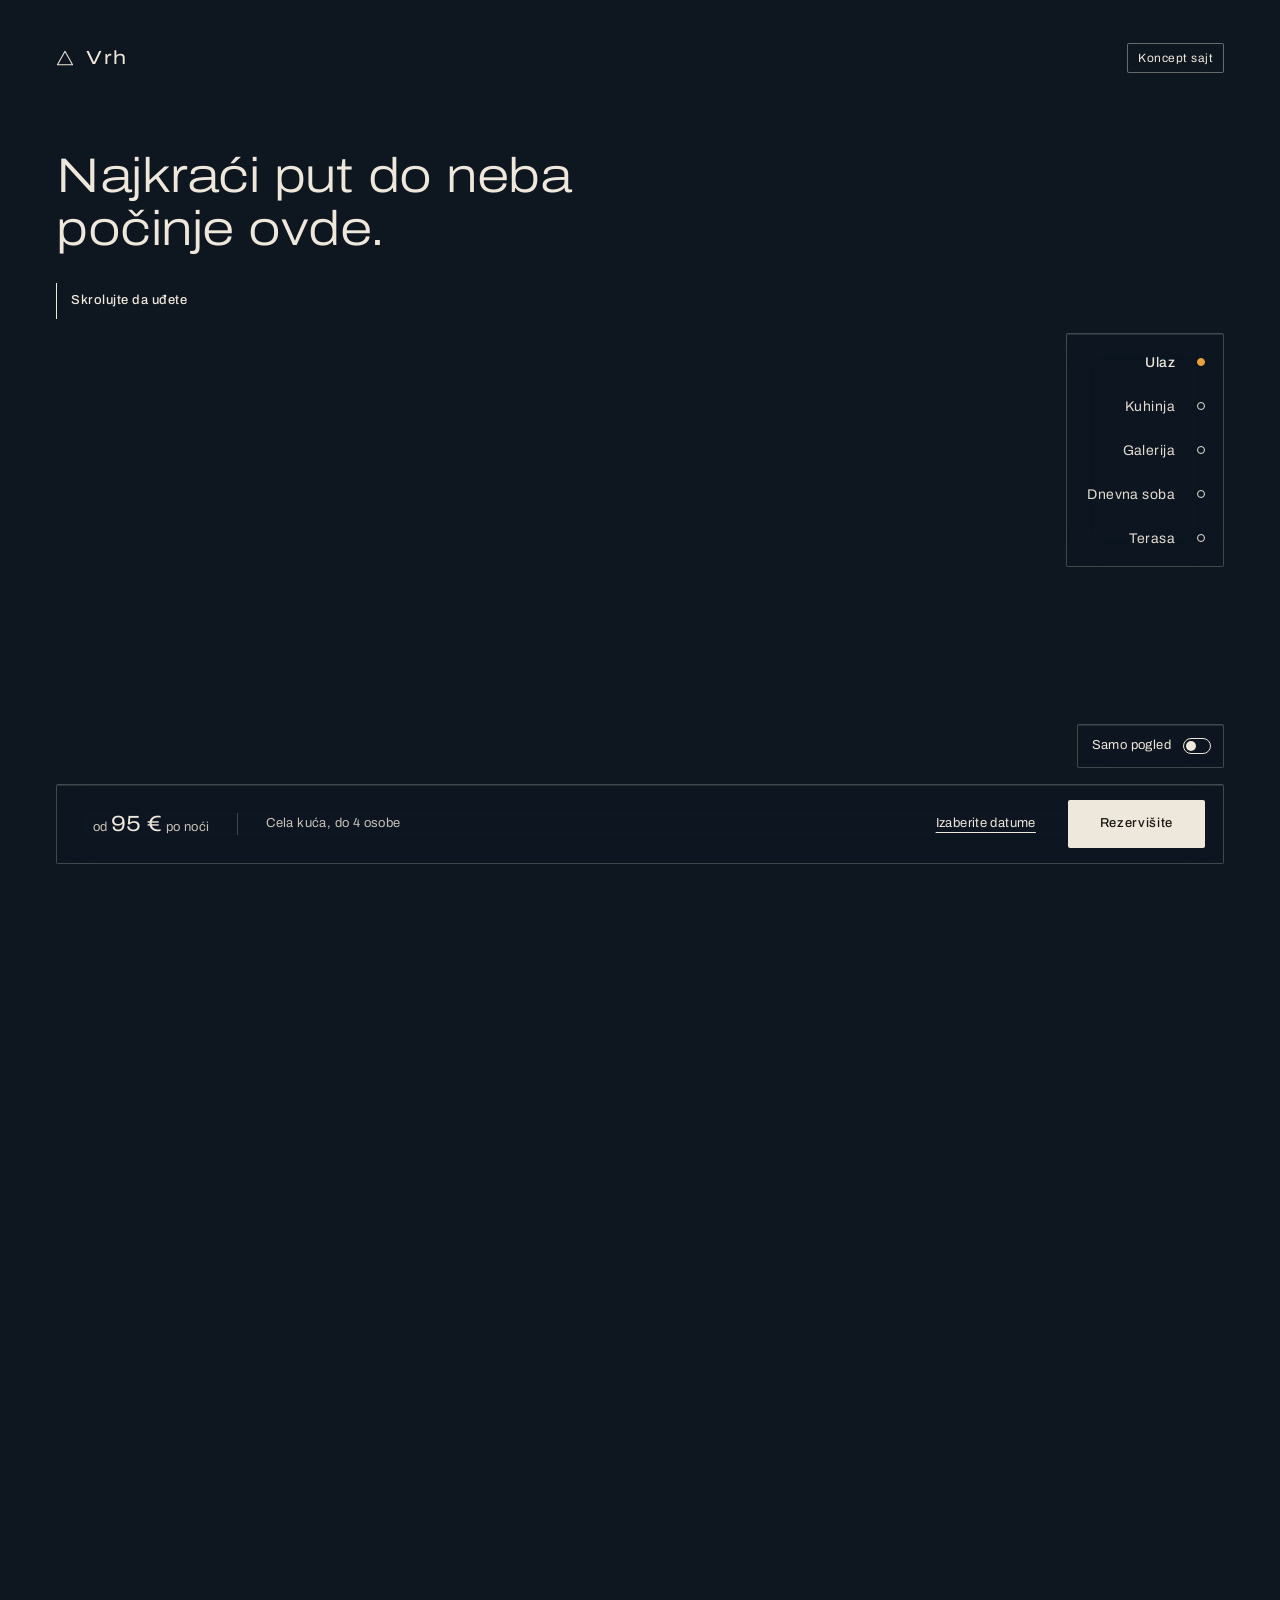
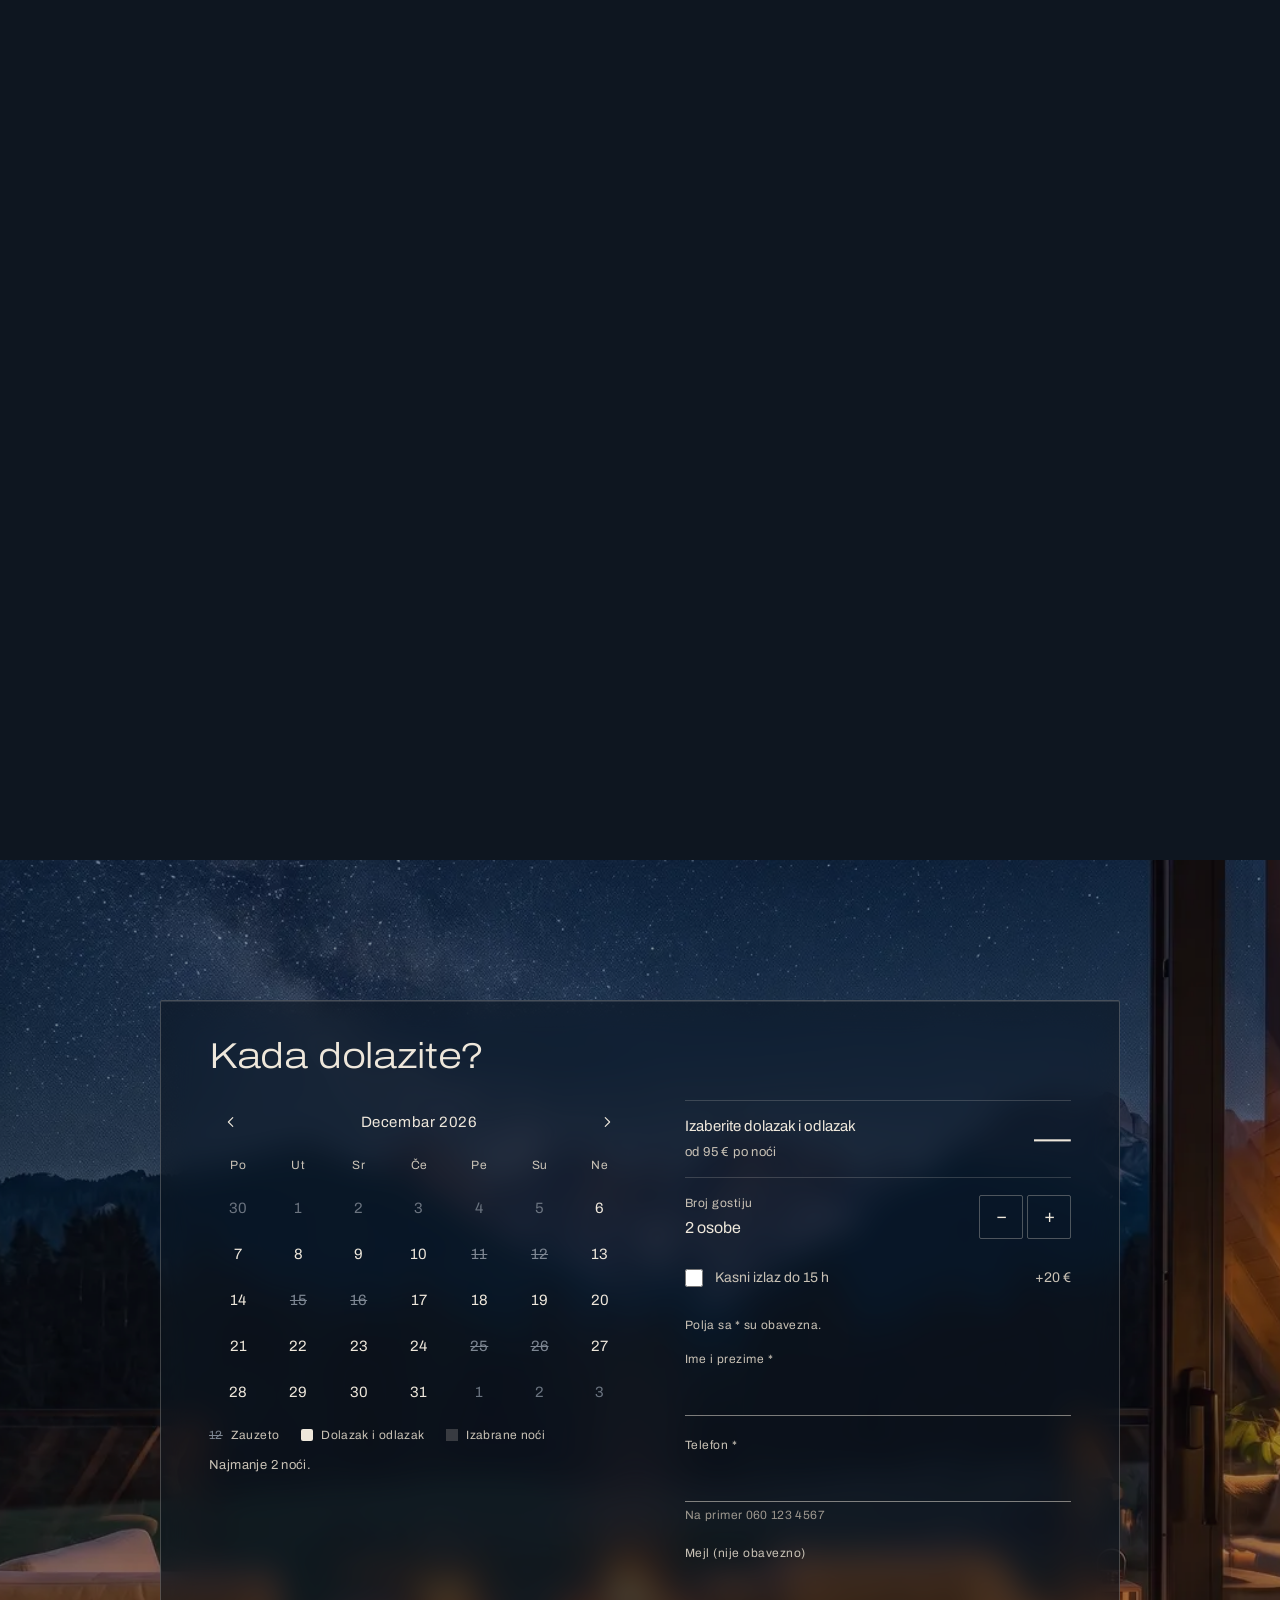
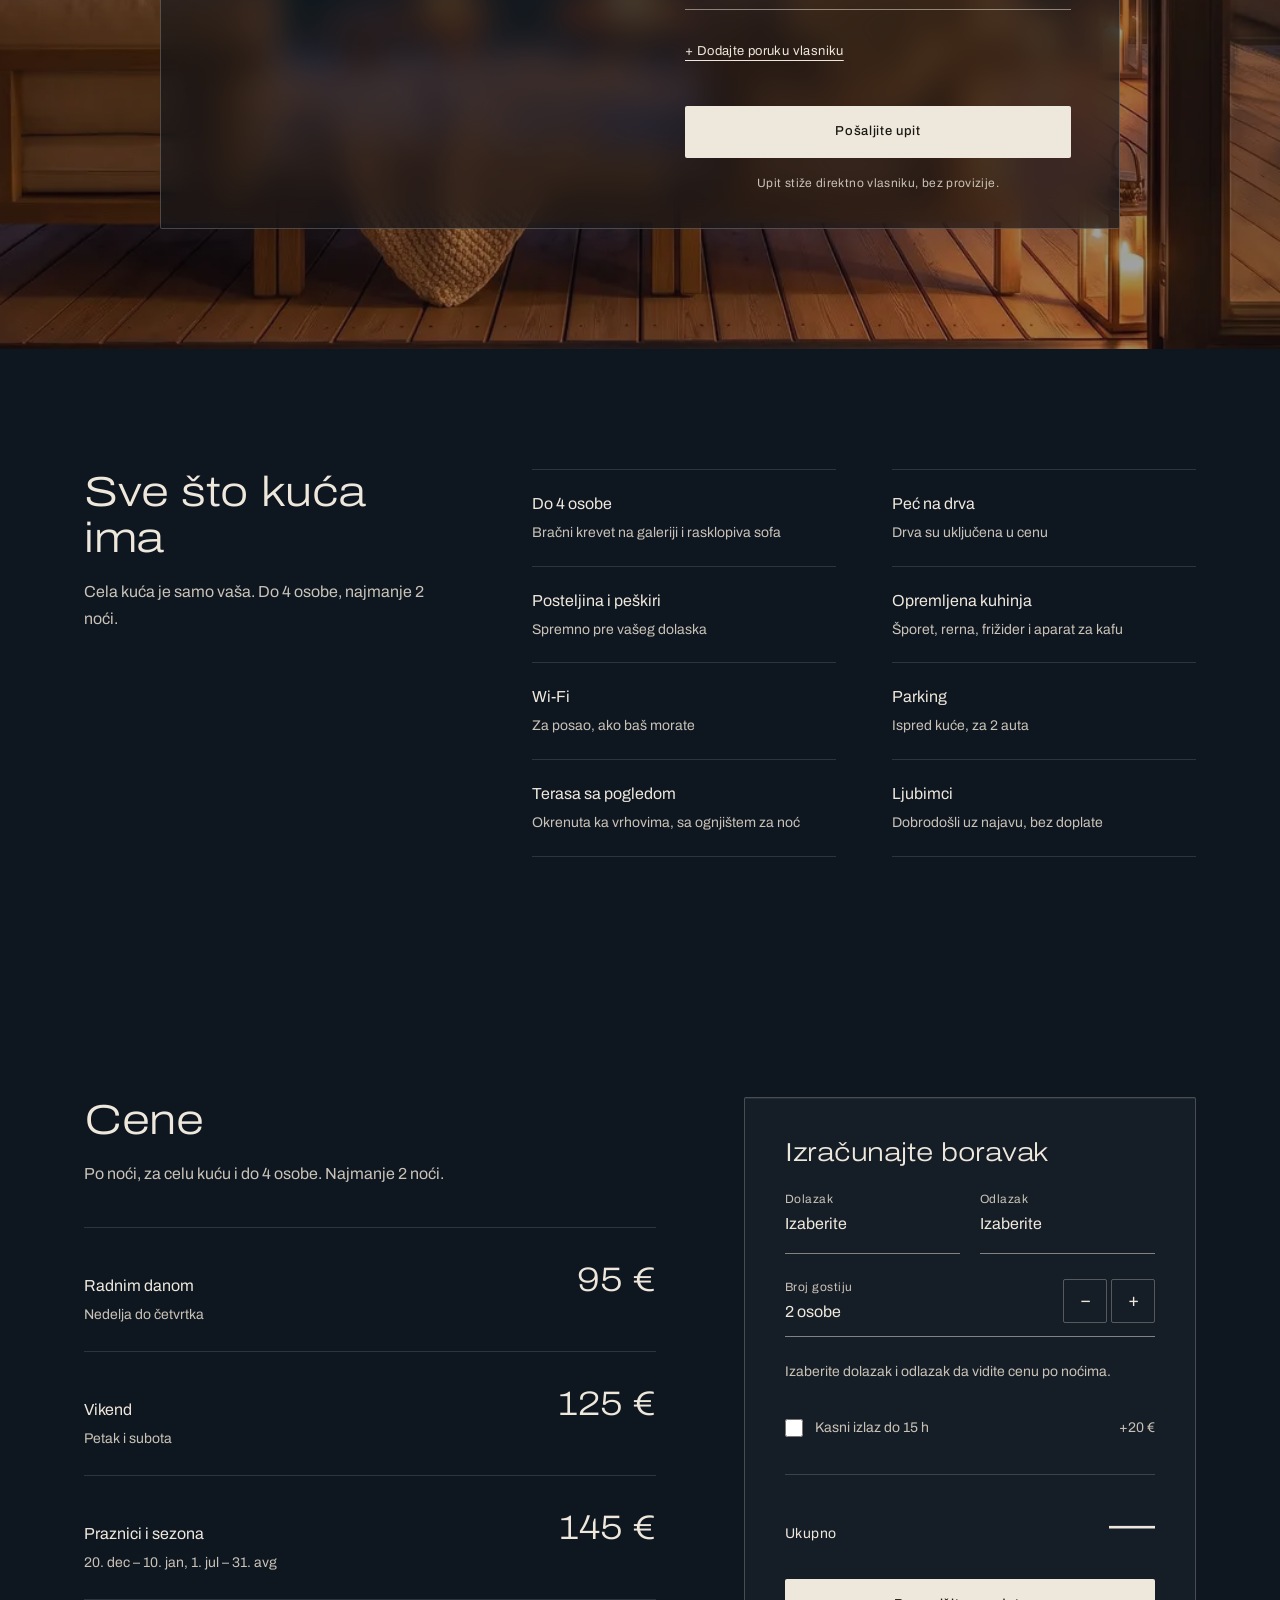
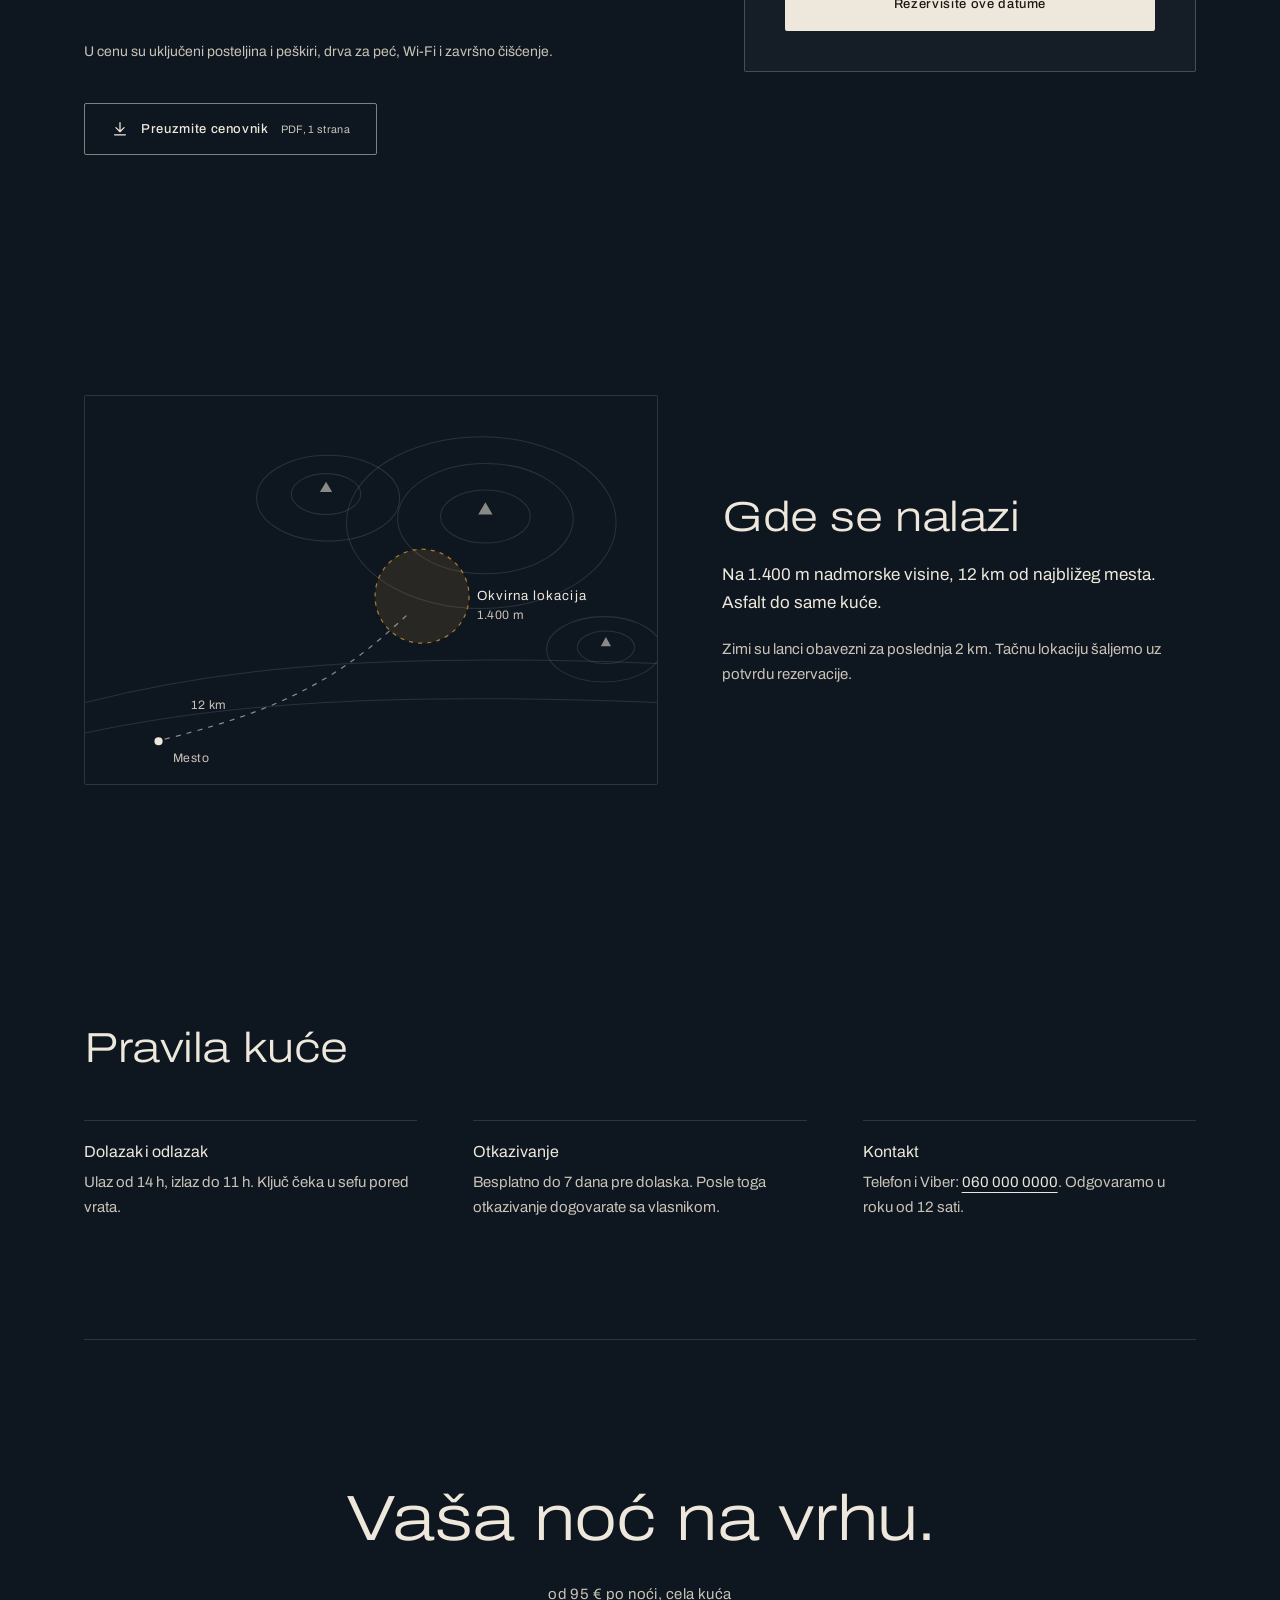
==== commit 01b50ba2: "Tekst na „vi“, kontakt preko Instagrama Sienna Web Studija Co-Authored-By: Claude Opus 5.5 <noreply@" ====
--- a/index.html
+++ b/index.html
@@ -55,9 +55,9 @@
       <canvas aria-hidden="true"></canvas>
       <div class="scrim-top" aria-hidden="true"></div>
       <div class="scrim-end" aria-hidden="true"></div>
-      <div class="scene-copy" data-copy="0"><h1>Najkraći put do neba počinje ovde.</h1><p class="hint">Skroluj da uđeš</p></div>
+      <div class="scene-copy" data-copy="0"><h1>Najkraći put do neba počinje ovde.</h1><p class="hint">Skrolujte da uđete</p></div>
       <div class="scene-copy" data-copy="1"><h2>Doručak sa pogledom na vrhove.</h2></div>
-      <div class="scene-copy" data-copy="2"><h2>Zaspi pod zvezdama, pod krovom.</h2></div>
+      <div class="scene-copy" data-copy="2"><h2>Zaspite pod zvezdama, pod krovom.</h2></div>
       <div class="scene-copy" data-copy="3"><h2>Pogled je glavni nameštaj.</h2></div>
       <div class="scene-copy" data-copy="4"><h2>Ovde je noć veća.</h2></div>
       <div class="pins" role="group" aria-label="Oznake na slici"></div>
@@ -78,7 +78,7 @@
       <figure class="scena-st" id="scena-galerija" data-static="2">
         <picture><source media="(max-width: 760px)" srcset="/assets/img/3-galerija-mob.webp"><img src="/assets/img/3-galerija.webp" alt="Spavaća soba na galeriji, bračni krevet i pogled preko staklene ograde na dnevnu sobu i planine" width="1600" height="893" loading="lazy"></picture>
         <div class="scrim-top" aria-hidden="true"></div>
-        <div class="scene-copy"><h2>Zaspi pod zvezdama, pod krovom.</h2></div>
+        <div class="scene-copy"><h2>Zaspite pod zvezdama, pod krovom.</h2></div>
         <div class="pins"></div>
       </figure>
       <figure class="scena-st" id="scena-dnevna" data-static="3">
@@ -200,7 +200,7 @@
   <div>
     <a class="logo" href="/"><svg aria-hidden="true" width="16" height="14" viewBox="0 0 20 18"><polygon points="10,1.5 18.5,16.5 1.5,16.5" fill="none" stroke="currentColor" stroke-width="1.2" stroke-linejoin="round"/></svg><span>Vrh</span></a>
     <span>Ovo je koncept sajt. Vikendica Vrh je izmišljena.</span>
-    <span>Dizajn i izrada: <a href="mailto:[MEJL STUDIJA]">Sienna Web Studio</a></span>
+    <span>Dizajn i izrada: <a href="https://www.instagram.com/sienna.webstudio/" target="_blank" rel="noopener">Sienna Web Studio</a></span>
     <a href="/privatnost">Privatnost</a>
   </div>
 </footer>
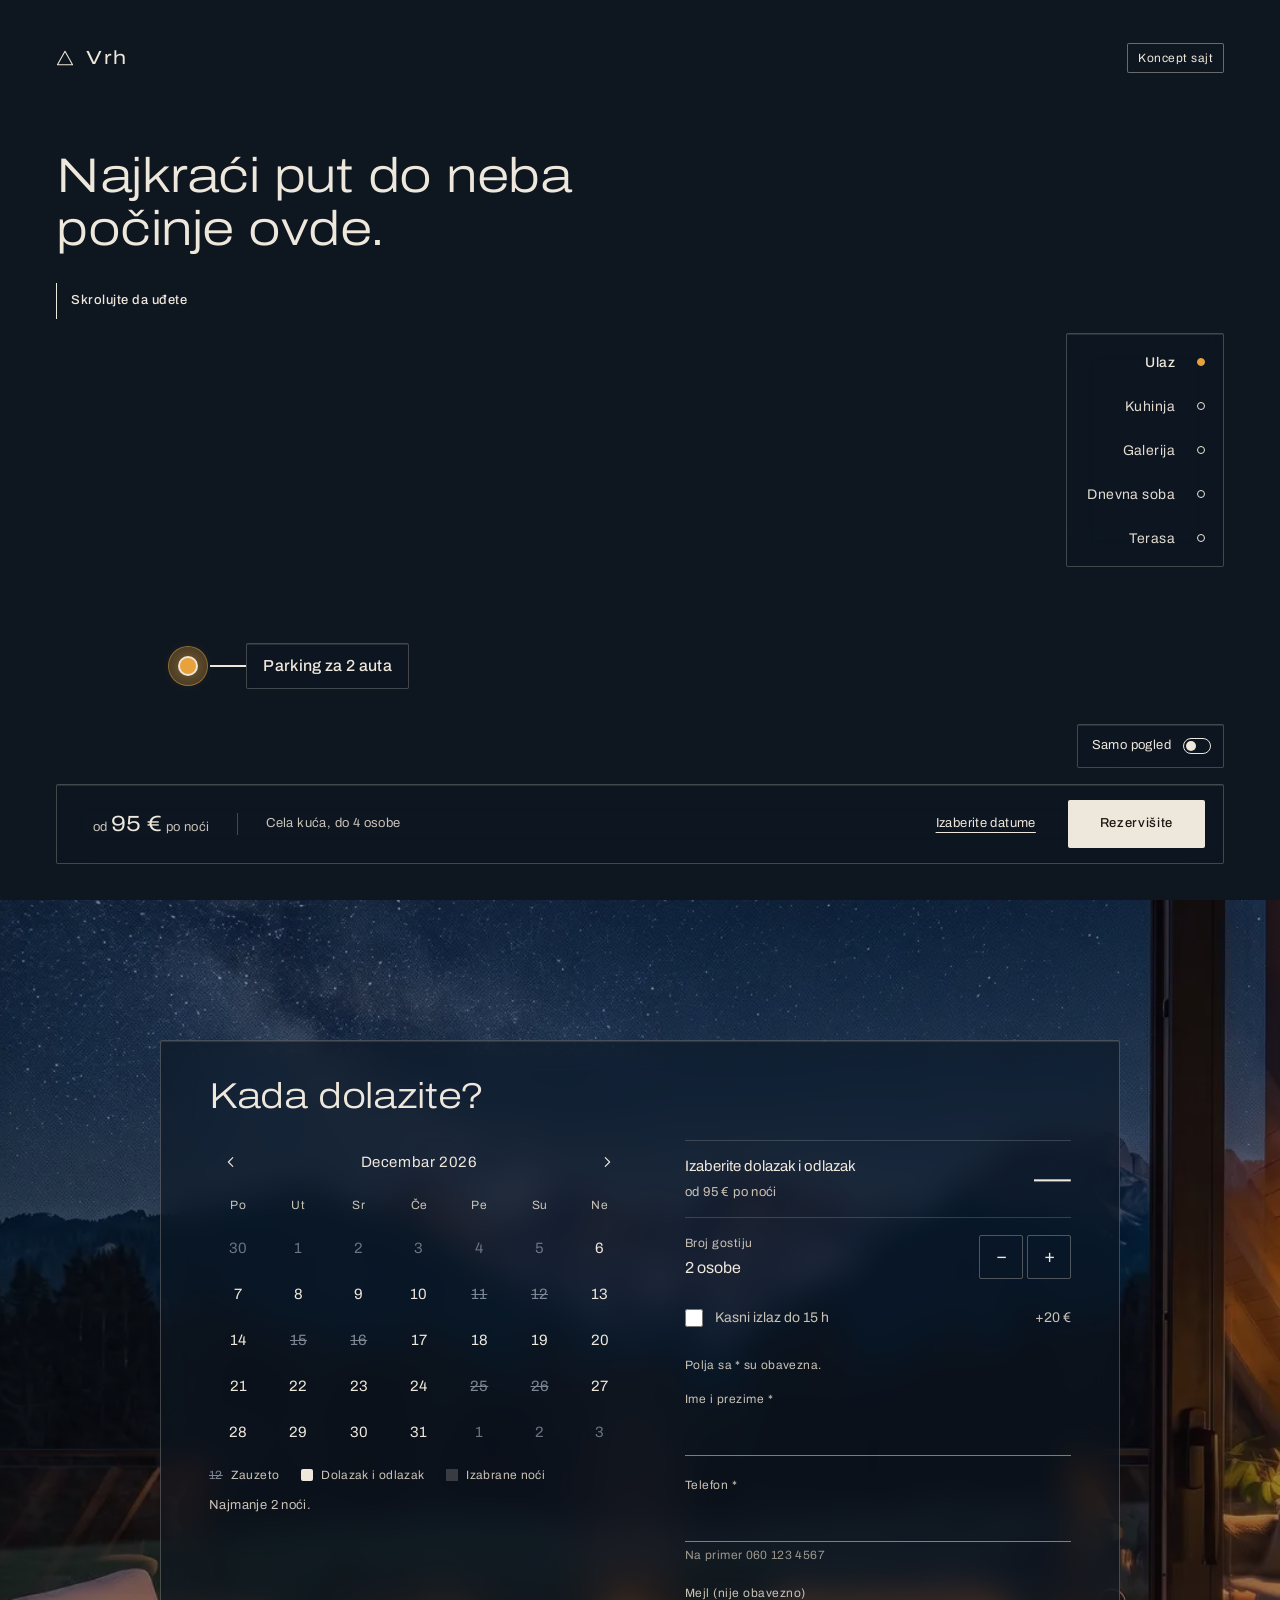
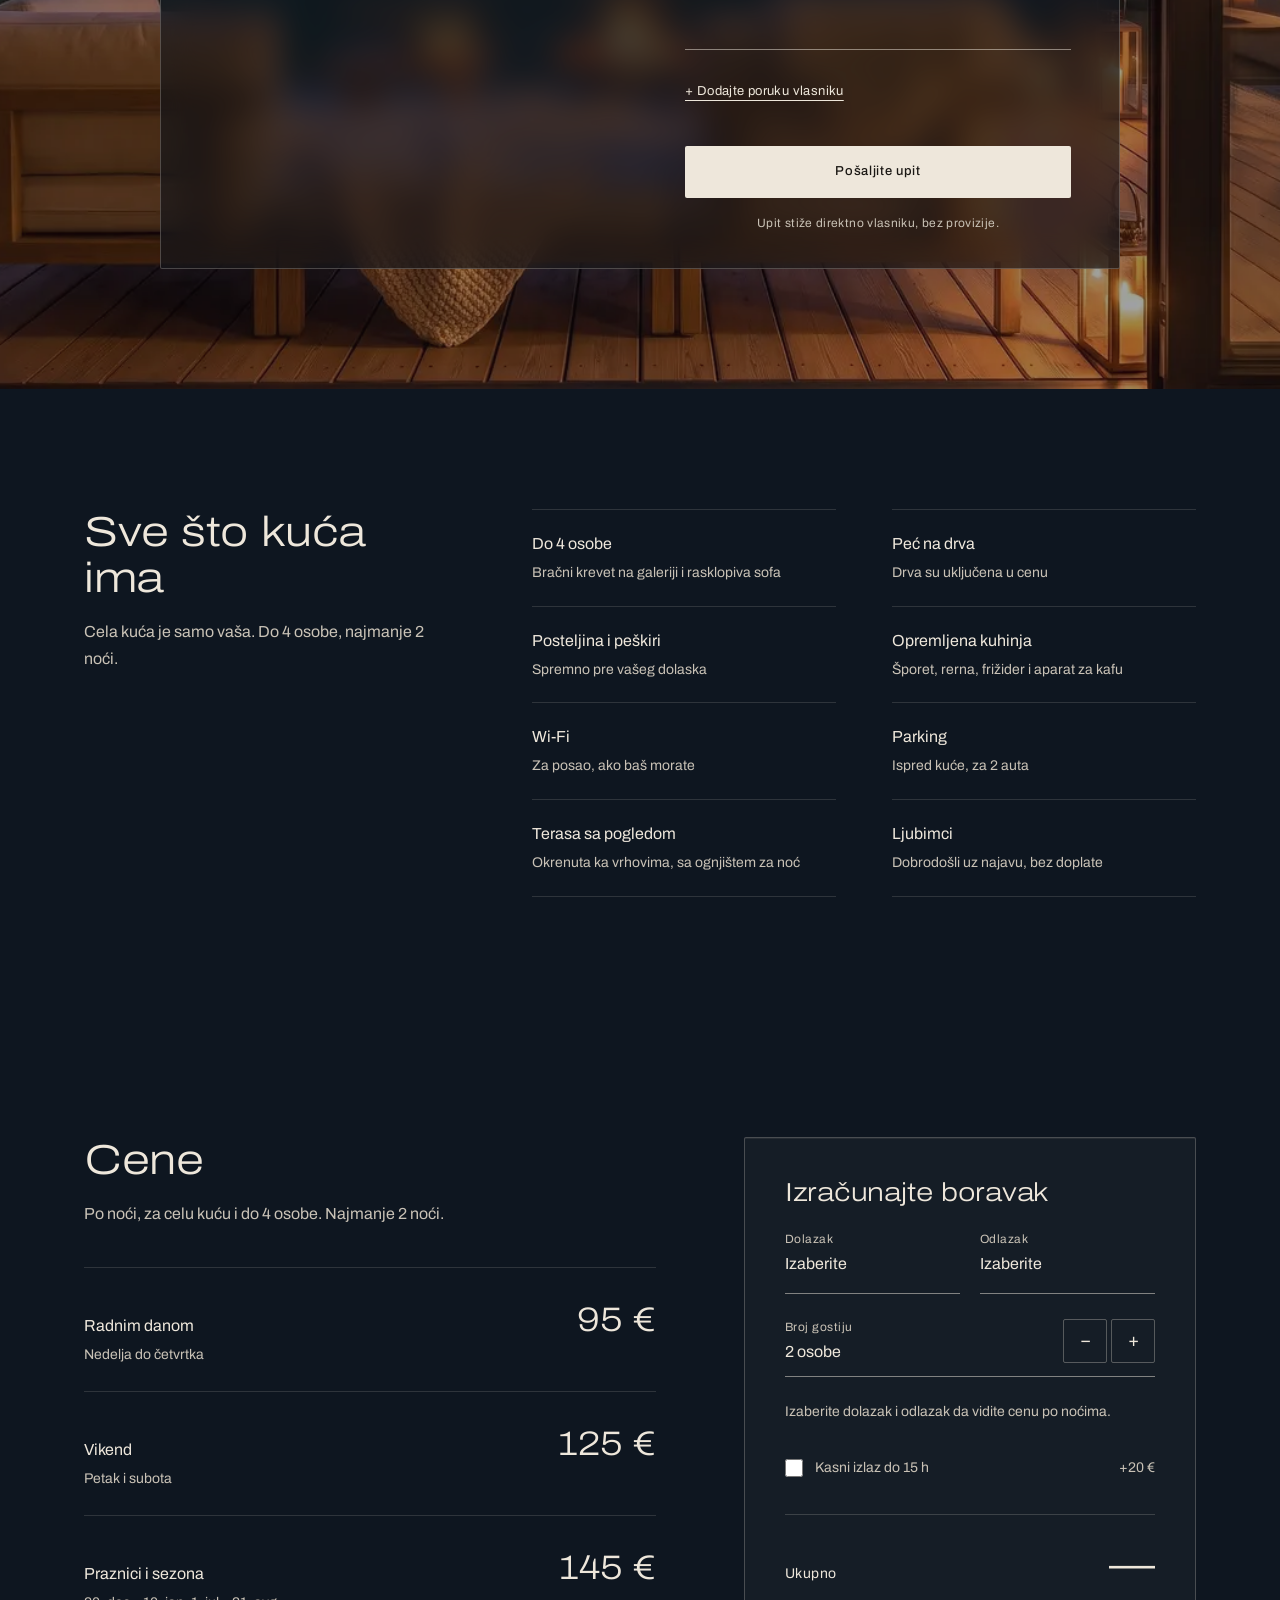
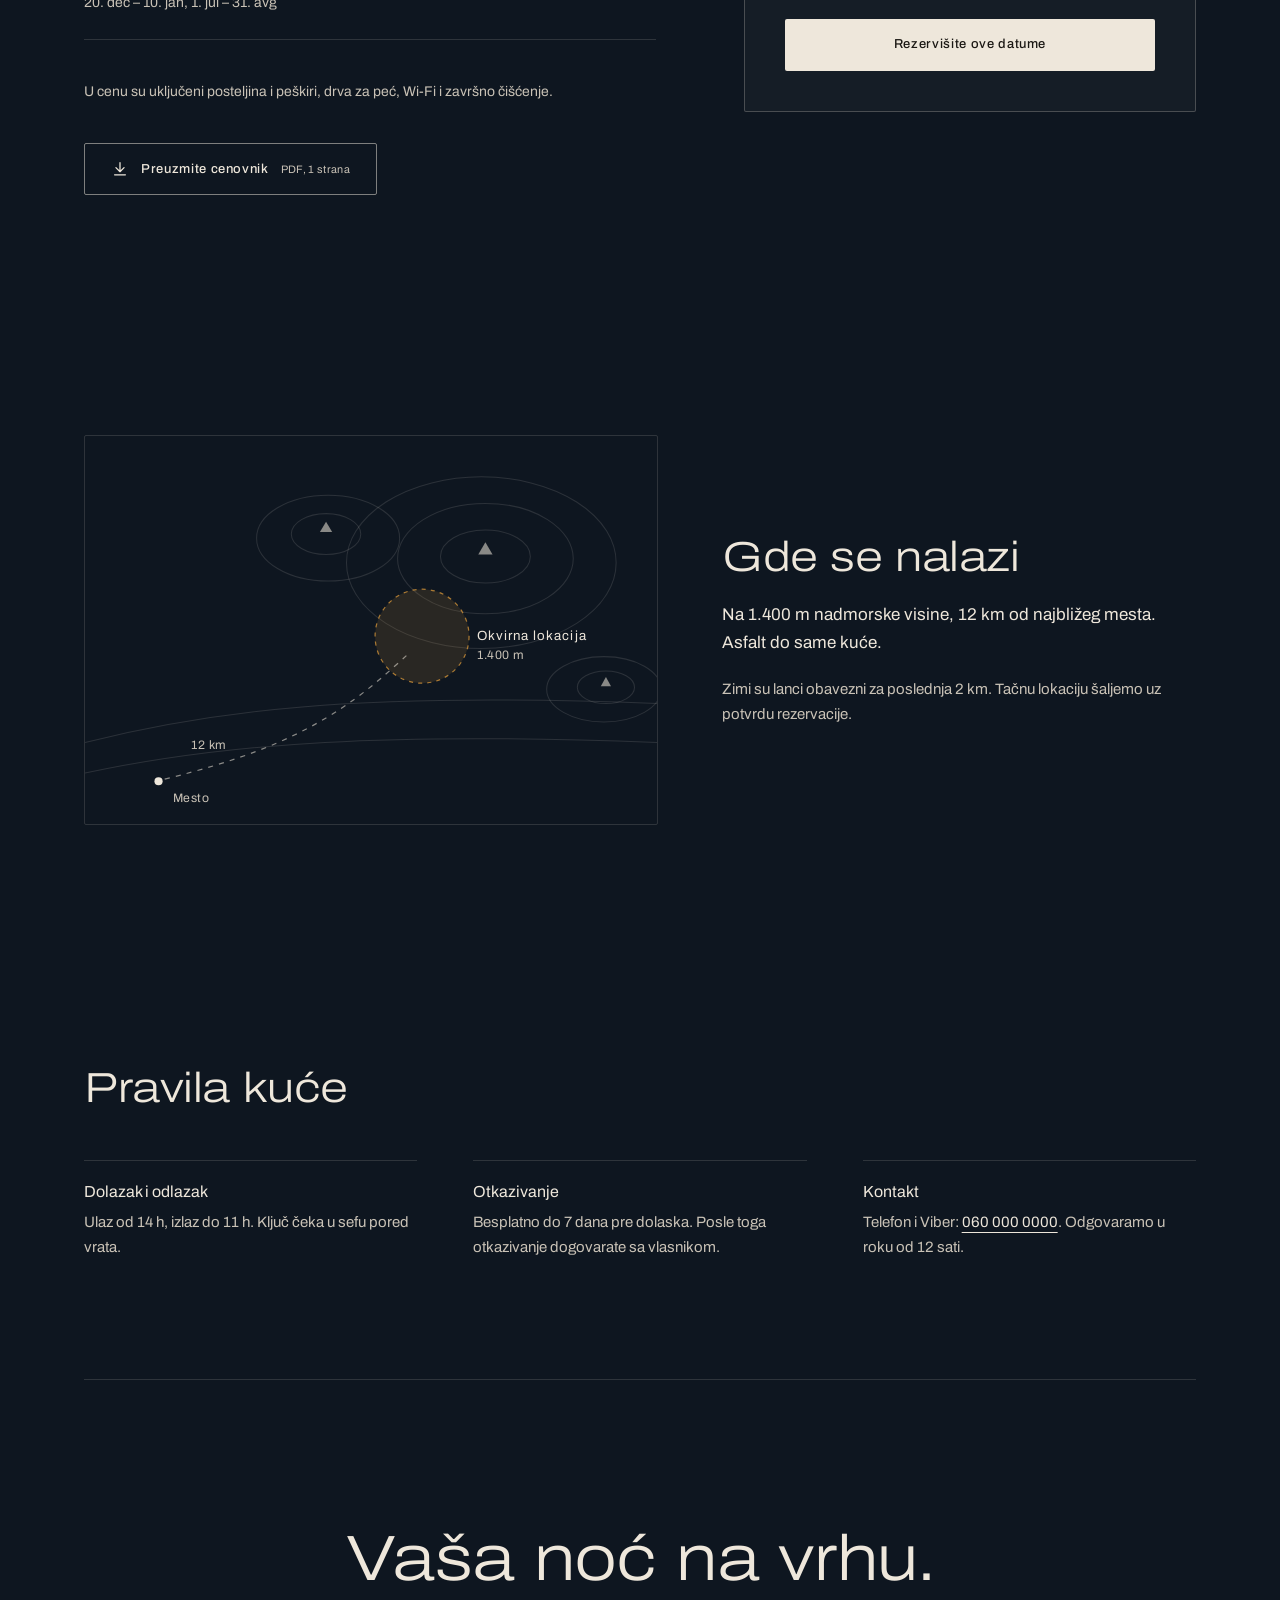
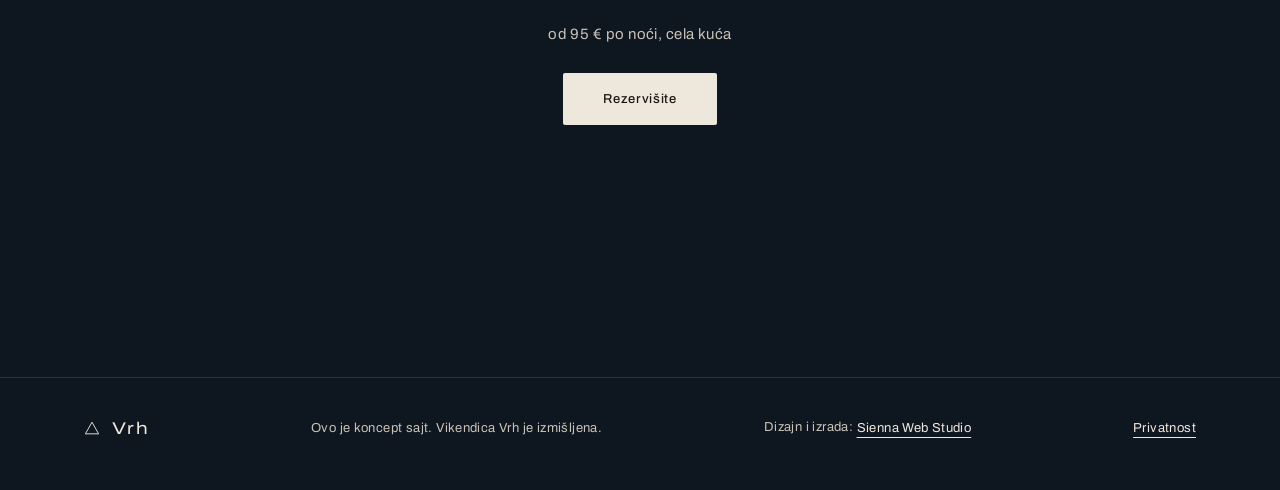
==== commit 743878eb: "Telefon: ceo kadar u traci, spisak stavki, podnaslovi, prevlačenje u svim smerovima, uputstvo Co-Aut" ====
--- a/index.html
+++ b/index.html
@@ -55,12 +55,14 @@
       <canvas aria-hidden="true"></canvas>
       <div class="scrim-top" aria-hidden="true"></div>
       <div class="scrim-end" aria-hidden="true"></div>
-      <div class="scene-copy" data-copy="0"><h1>Najkraći put do neba počinje ovde.</h1><p class="hint">Skrolujte da uđete</p></div>
-      <div class="scene-copy" data-copy="1"><h2>Doručak sa pogledom na vrhove.</h2></div>
-      <div class="scene-copy" data-copy="2"><h2>Zaspite pod zvezdama, pod krovom.</h2></div>
-      <div class="scene-copy" data-copy="3"><h2>Pogled je glavni nameštaj.</h2></div>
-      <div class="scene-copy" data-copy="4"><h2>Ovde je noć veća.</h2></div>
+      <div class="scene-copy" data-copy="0"><h1>Najkraći put do neba počinje ovde.</h1><p class="podnaslov">Cela A-frame kuća na 1.400 m, samo za vas.</p><p class="hint">Skrolujte da uđete</p></div>
+      <div class="scene-copy" data-copy="1"><h2>Doručak sa pogledom na vrhove.</h2><p class="podnaslov">Kafa se kuva dok se magla diže sa vrhova.</p></div>
+      <div class="scene-copy" data-copy="2"><h2>Zaspite pod zvezdama, pod krovom.</h2><p class="podnaslov">Krevet pod samim krovom, nebo iza stakla.</p></div>
+      <div class="scene-copy" data-copy="3"><h2>Pogled je glavni nameštaj.</h2><p class="podnaslov">Peć, sofa i ceo planinski venac u jednom kadru.</p></div>
+      <div class="scene-copy" data-copy="4"><h2>Ovde je noć veća.</h2><p class="podnaslov">Vatra, ćebe i više zvezda nego što ste ikad videli.</p></div>
       <div class="pins" role="group" aria-label="Oznake na slici"></div>
+      <ul class="stavke-mob" aria-label="Šta ima u ovoj prostoriji"></ul>
+      <div class="uputstvo" aria-hidden="true"><span class="strelica"></span><span class="tekst">Prevucite da uđete</span></div>
     </div>
 
     <div class="scenes-static">
--- a/assets/css/vrh.css
+++ b/assets/css/vrh.css
@@ -47,7 +47,10 @@
 /* ---------- šetnja ---------- */
 .walk{position:relative}
 .walk-stage{position:sticky;top:0;height:100vh;height:100svh;overflow:hidden;background:var(--noc)}
-.walk-stage canvas{position:absolute;inset:0;width:100%;height:100%}
+.walk-stage canvas{position:absolute;inset:0;width:100%;height:100%;transition:opacity .25s}
+.walk-stage canvas.pretapanje{opacity:0}
+.vid-kutija{position:absolute;left:0;top:0;width:2px;height:2px;overflow:hidden;opacity:0;pointer-events:none}
+.vid-kutija video{width:2px;height:2px}
 .scrim-top{position:absolute;left:0;right:0;top:0;height:520px;background:linear-gradient(180deg,rgba(14,22,32,.78) 0%,rgba(14,22,32,.55) 45%,rgba(14,22,32,0) 100%);pointer-events:none}
 .scrim-end{position:absolute;inset:0;background:rgba(7,11,17,.38);opacity:0;transition:opacity .6s;pointer-events:none}
 .scene-copy{position:absolute;left:var(--ivica);top:150px;max-width:600px;opacity:0;transform:translateY(8px);transition:opacity .45s var(--ease),transform .45s var(--ease);pointer-events:none}
@@ -314,6 +317,37 @@
 @media (max-width:380px){.booking{padding-left:16px;padding-right:16px}.cal-grid,.cal-dow{gap:0}}
 @media (max-width:760px){.mapa-wrap svg text{font-size:22px}.mapa-wrap svg text.visina{transform:translateY(8px)}}
 .pin.info{cursor:default}
+.pin.levo{flex-direction:row-reverse;transform:translate(calc(-100% + 22px),-50%)}
+
+
+/* ---------- šetnja na telefonu: ceo kadar u traci, spisak ispod ---------- */
+.podnaslov,.stavke-mob,.uputstvo{display:none}
+@media (max-width:760px){
+  .walk.stanice .scrim-top{display:none}
+  .walk.stanice .hint{display:none}
+  .walk.stanice .podnaslov{display:block;margin-top:14px;font-size:16px;line-height:1.5;color:var(--svetla);max-width:320px}
+  .walk.stanice .stavke-mob{display:flex;flex-direction:column;gap:12px;position:absolute;left:24px;right:24px;margin:0;padding:0;list-style:none;opacity:0;transform:translateY(8px);transition:opacity .45s var(--ease),transform .45s var(--ease);pointer-events:none}
+  .walk.stanice .stavke-mob.on{opacity:1;transform:none}
+  .stavke-mob li{display:flex;align-items:center;gap:12px;font-size:15px;line-height:1.3}
+  .stavke-mob li::before{content:"";width:8px;height:8px;border-radius:50%;background:var(--fenjer);box-shadow:0 0 10px rgba(233,162,59,.7);flex:none}
+  .samo .stavke-mob{opacity:0!important}
+  .walk.stanice.tesno .podnaslov{display:none}
+  .walk.stanice.tesno .scene-copy h1,.walk.stanice.tesno .scene-copy h2{font-size:30px}
+  .walk.stanice.tesno .stavke-mob{gap:8px}
+  .walk.stanice.tesno .stavke-mob li{font-size:14px}
+  .traka .samo-btn,.traka.samo .samo-btn{top:calc(var(--traka-dno) - 56px);bottom:auto;right:12px}
+  .traka .savet{top:calc(var(--traka-dno) - 128px);bottom:auto}
+  .traka.odmaknuto .samo-btn{opacity:0;pointer-events:none}
+  .walk.stanice .uputstvo{background:rgba(14,22,32,.9)}
+  .walk.stanice .uputstvo{display:flex;flex-direction:column;align-items:center;gap:14px;position:absolute;left:50%;top:75%;transform:translate(-50%,-50%);z-index:5;padding:22px 26px;border-radius:2px;background:rgba(14,22,32,.78);-webkit-backdrop-filter:blur(10px);backdrop-filter:blur(10px);border:1px solid rgba(238,231,219,.18);opacity:0;transition:opacity .4s;pointer-events:none;text-align:center}
+  .walk.stanice .uputstvo.on{opacity:1}
+  .uputstvo .tekst{font-size:15px;font-weight:500;letter-spacing:.03em;white-space:nowrap}
+  .uputstvo .strelica{position:relative;width:28px;height:44px}
+  .uputstvo .strelica::before{content:"";position:absolute;left:50%;bottom:0;width:2px;height:40px;margin-left:-1px;background:var(--len);transform-origin:bottom;animation:povuci 1.6s var(--ease) infinite}
+  .uputstvo .strelica::after{content:"";position:absolute;left:50%;top:2px;width:14px;height:14px;margin-left:-8px;border-left:2px solid var(--len);border-top:2px solid var(--len);transform:rotate(45deg);animation:povuciVrh 1.6s var(--ease) infinite}
+}
+@keyframes povuci{0%{transform:scaleY(.3);opacity:0}30%{opacity:1}70%{transform:scaleY(1);opacity:1}100%{transform:scaleY(1);opacity:0}}
+@keyframes povuciVrh{0%{transform:translateY(26px) rotate(45deg);opacity:0}30%{opacity:1}70%{transform:translateY(0) rotate(45deg);opacity:1}100%{opacity:0}}
 
 @media (prefers-reduced-motion:reduce){
   *,*::before,*::after{animation:none!important;transition:none!important;scroll-behavior:auto!important}
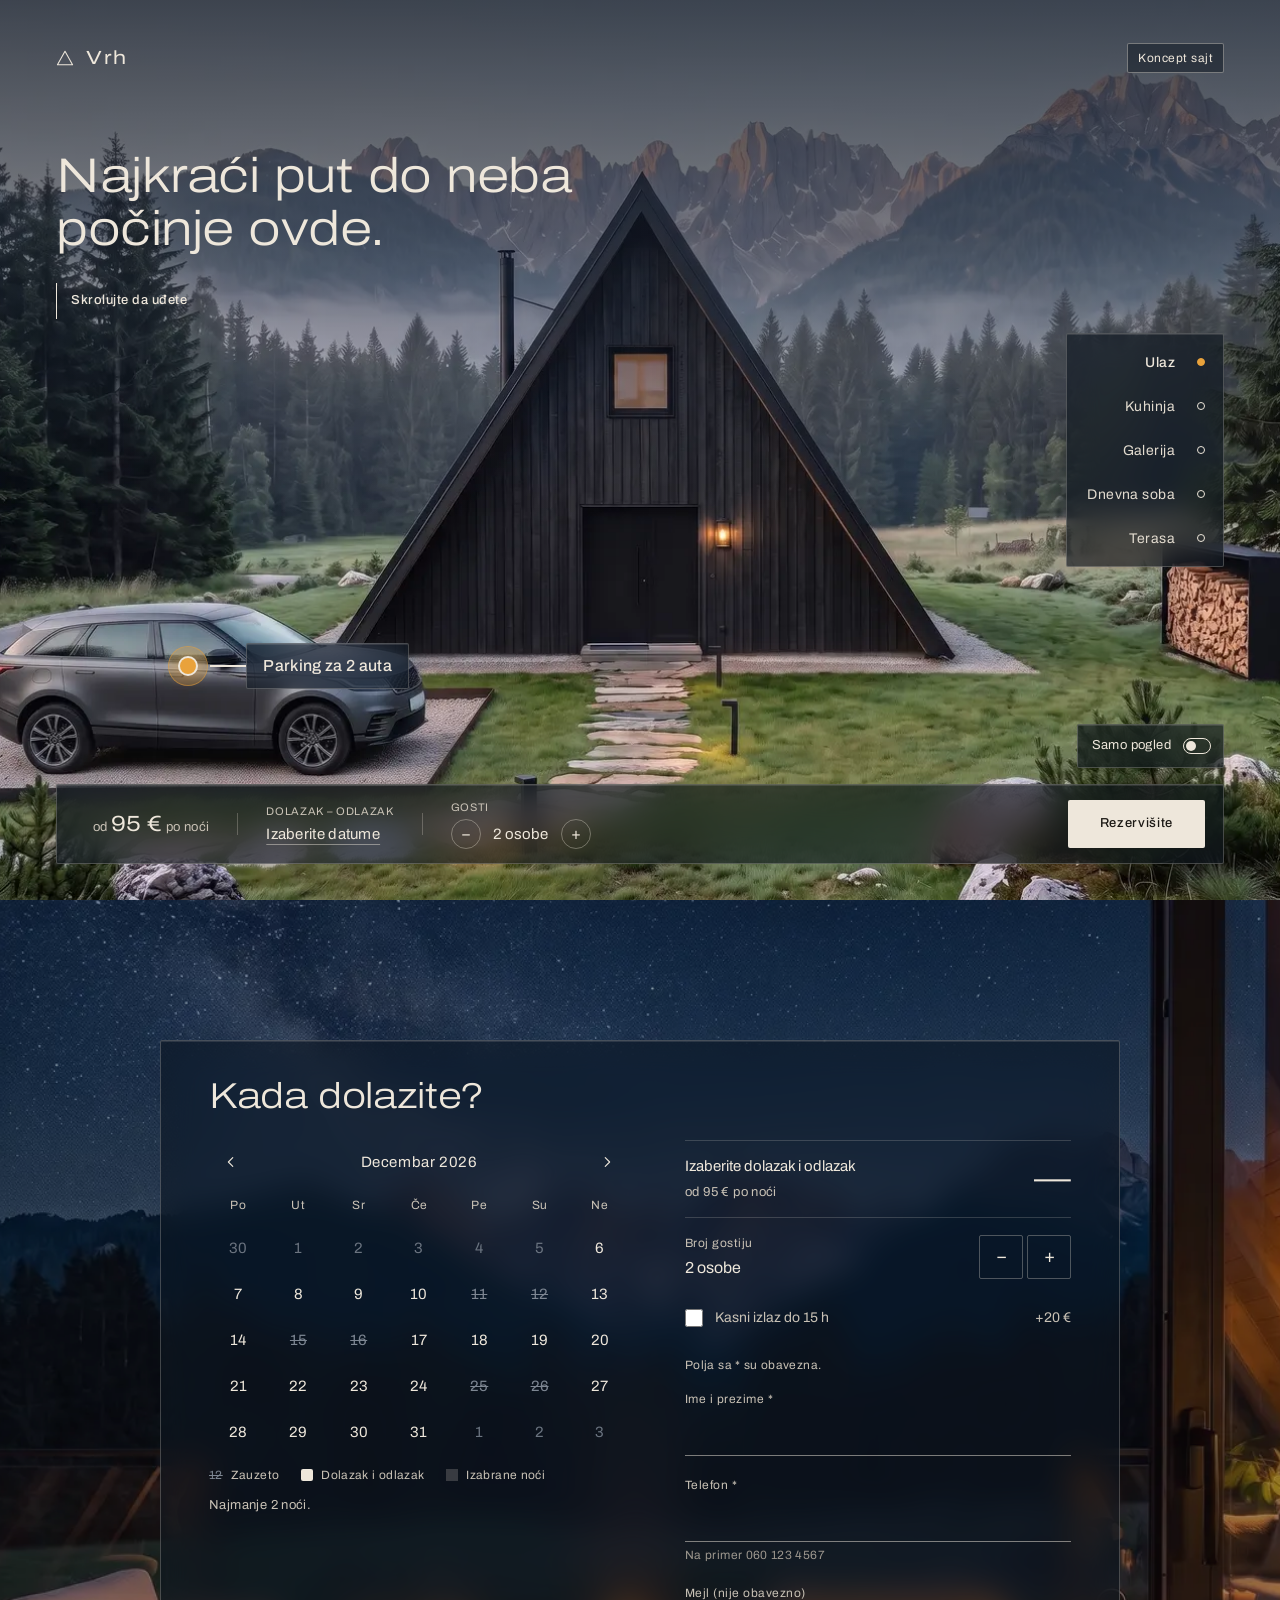
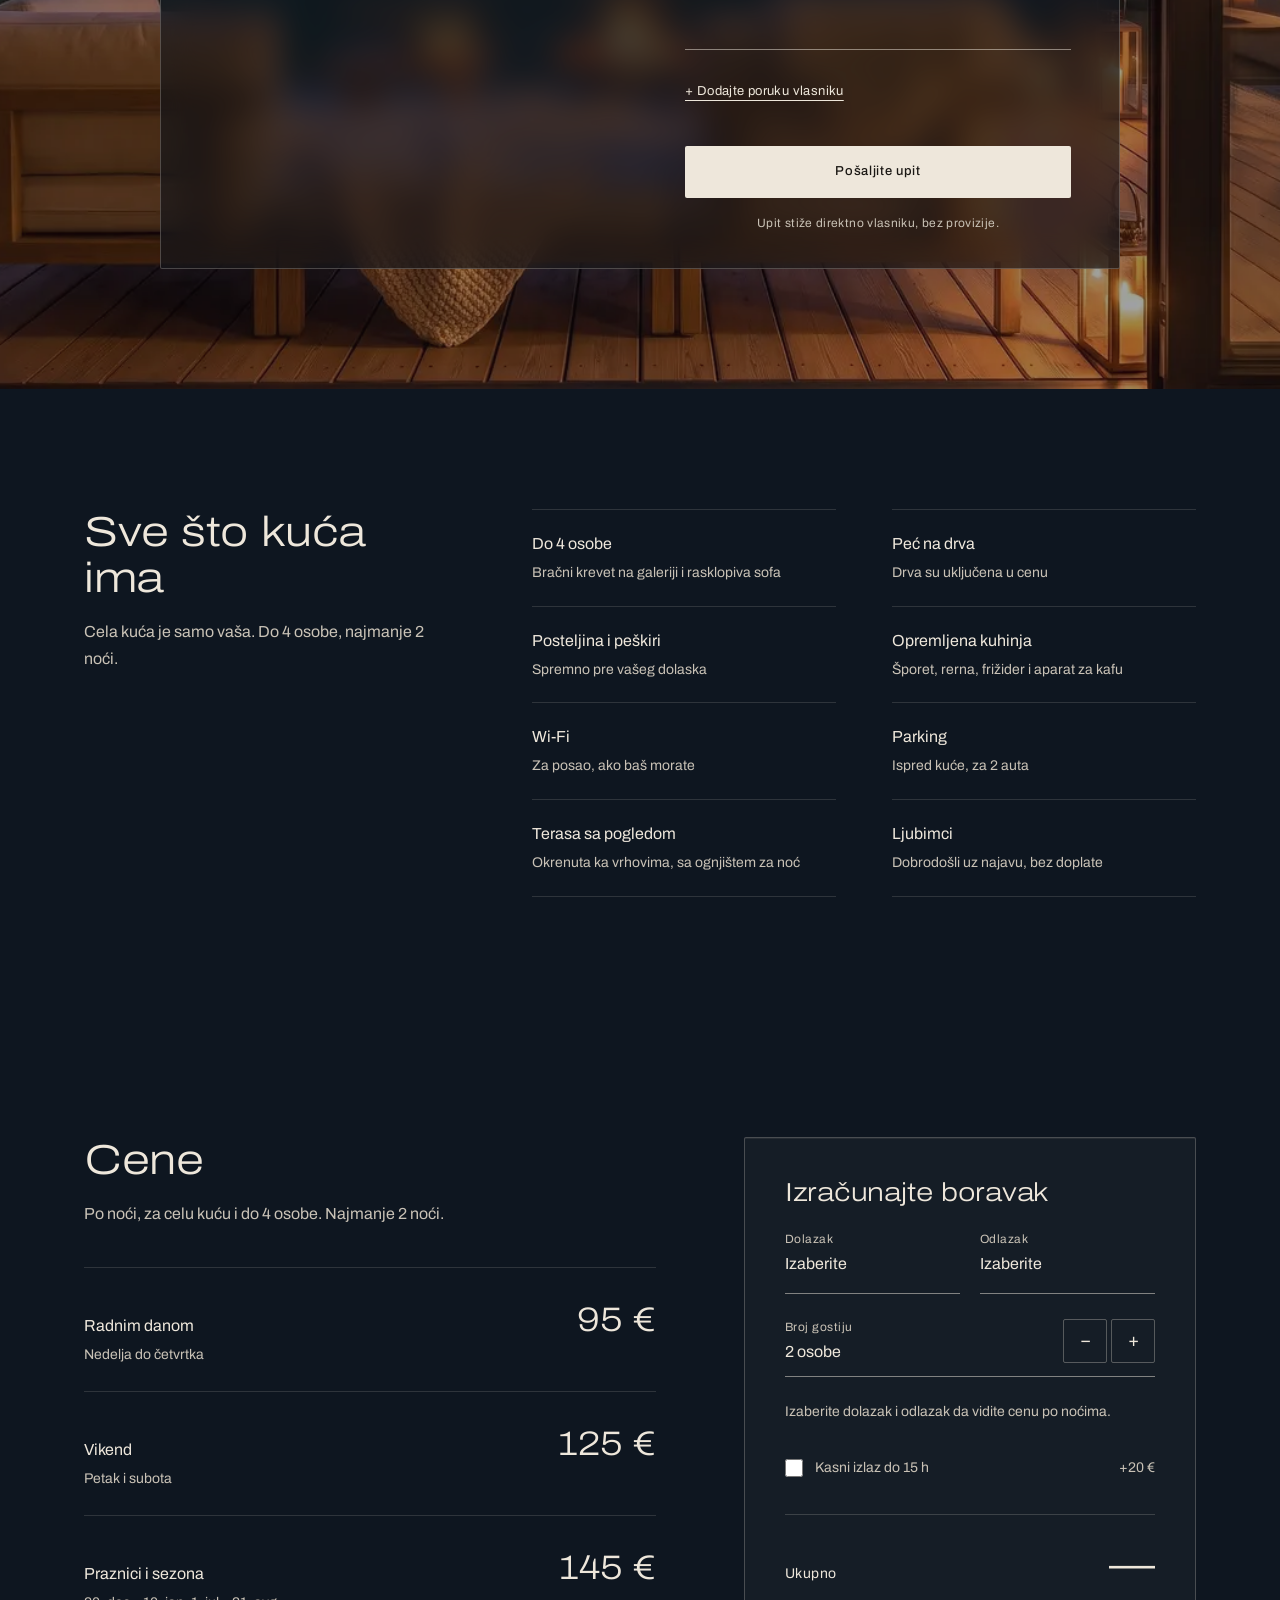
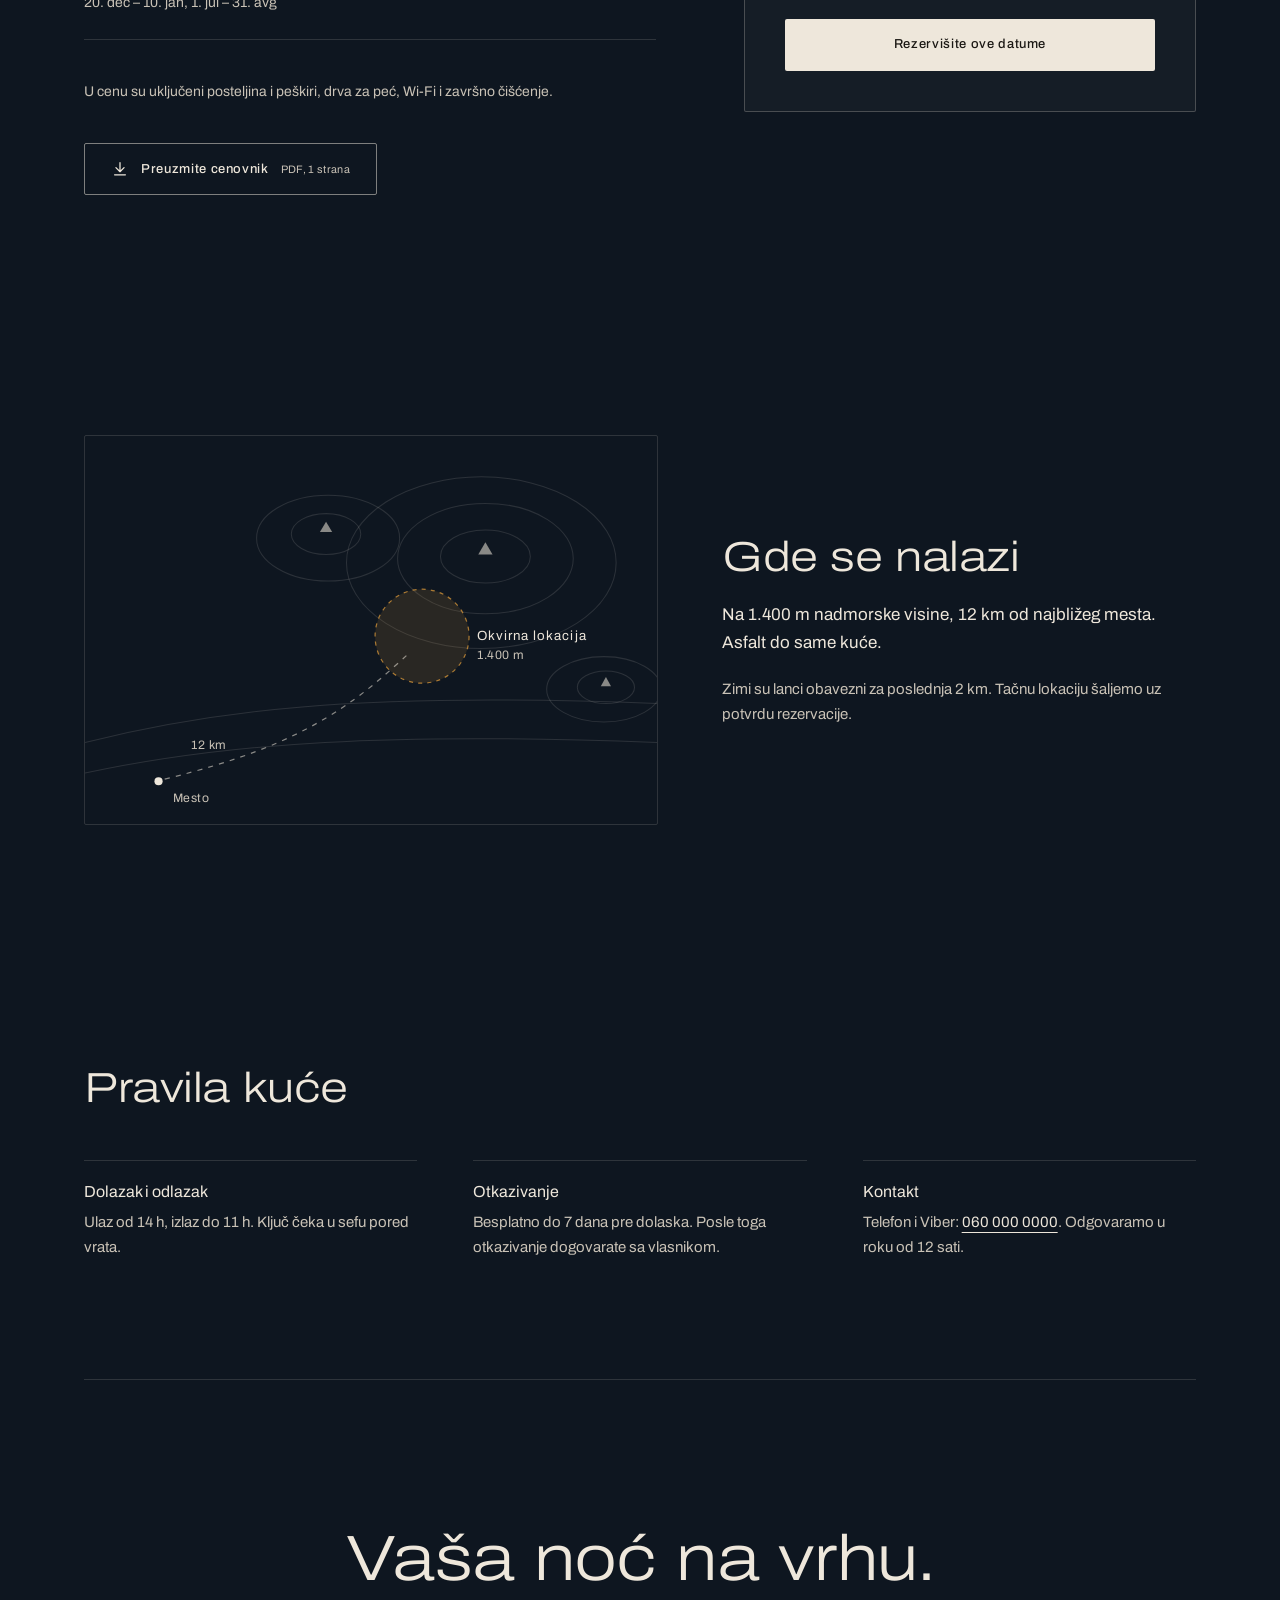
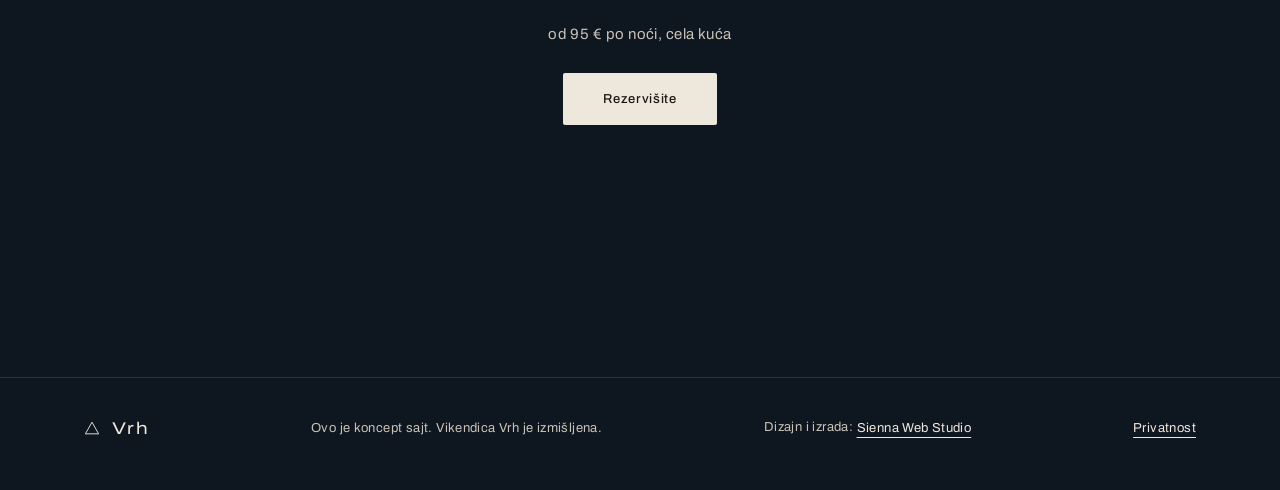
==== commit 243d1d94: "Traka sa cenom postaje mali kalkulator: datumi, gosti i ukupna cena uživo Co-Authored-By: Claude Opu" ====
--- a/index.html
+++ b/index.html
@@ -211,10 +211,13 @@
   <div class="levo">
     <span class="od">od <b>95 €</b> po noći</span>
     <span class="sep" aria-hidden="true"></span>
-    <span class="podatak">Cela kuća, do 4 osobe</span>
+    <button type="button" class="bar-polje" data-bar-cal aria-label="Izaberite datume dolaska i odlaska"><small>Dolazak – odlazak</small><span data-bar="datumi">Izaberite datume</span></button>
+    <span class="sep samo-desk" aria-hidden="true"></span>
+    <div class="bar-gosti samo-desk"><small id="bar-gosti-l">Gosti</small><span role="group" aria-labelledby="bar-gosti-l"><button type="button" data-bar-g="-1" aria-label="Manje gostiju">−</button><b data-bar="gosti">2 osobe</b><button type="button" data-bar-g="1" aria-label="Više gostiju">+</button></span></div>
+    <span class="bar-uk-mob" data-bar="uk-mob"></span>
   </div>
   <div class="desno">
-    <a class="link-btn izaberi" href="#rezervacija">Izaberite datume</a>
+    <div class="bar-ukupno samo-desk"><small data-bar="noci"></small><b data-bar="ukupno"></b></div>
     <button type="button" class="btn" data-open-booking>Rezervišite</button>
   </div>
 </div>
--- a/assets/css/vrh.css
+++ b/assets/css/vrh.css
@@ -249,6 +249,23 @@
 .page-tekst p,.page-tekst li{font-size:16px;line-height:1.75;color:var(--svetla)}
 .page-tekst ul{margin:0;padding-left:20px}
 
+
+/* traka sa cenom kao mali kalkulator */
+.bar-polje{display:flex;flex-direction:column;align-items:flex-start;gap:3px;min-height:44px;justify-content:center;padding:0;border:0;background:none;color:var(--len);cursor:pointer;text-align:left;font:inherit}
+.bar-polje small,.bar-gosti small,.bar-ukupno small{font-size:11px;letter-spacing:.06em;text-transform:uppercase;color:var(--svetla)}
+.bar-polje span{font-size:15px;letter-spacing:.02em;text-decoration:underline;text-underline-offset:5px;text-decoration-color:rgba(238,231,219,.45)}
+.izabrano .bar-polje span{text-decoration:none}
+.bar-polje:hover span{text-decoration-color:var(--fenjer)}
+.bar-gosti{display:flex;flex-direction:column;gap:3px}
+.bar-gosti span{display:flex;align-items:center;gap:8px}
+.bar-gosti b{font-weight:400;font-size:15px;min-width:64px;text-align:center}
+.bar-gosti button{width:30px;height:30px;border-radius:50%;border:1px solid rgba(238,231,219,.35);background:none;color:var(--len);font-size:16px;line-height:1;cursor:pointer}
+.bar-gosti button:disabled{opacity:.35;cursor:default}
+.bar-ukupno{display:flex;flex-direction:column;align-items:flex-end;gap:2px}
+.bar-ukupno b{font-size:22px;font-weight:400;font-stretch:115%}
+.pricebar:not(.izabrano) .bar-ukupno{display:none}
+.bar-uk-mob{display:none}
+
 /* ---------- niski ekrani računara ---------- */
 @media (max-height:760px) and (min-width:761px){
   .scene-copy{top:120px}
@@ -284,7 +301,15 @@
   .pricebar{left:12px;right:12px;padding:0 10px 0 20px;gap:12px}
   .pricebar .levo{flex-direction:column;align-items:flex-start;gap:2px}
   .pricebar .od{font-size:12px}.pricebar .od b{font-size:20px}
-  .pricebar .sep,.pricebar .izaberi{display:none}
+  .pricebar .sep,.pricebar .samo-desk{display:none}
+  .pricebar .levo{gap:0}
+  .bar-polje{min-height:0;gap:0}
+  .bar-polje small{display:none}
+  .bar-polje span{font-size:12px;color:var(--svetla)}
+  .pricebar.izabrano .od{display:none}
+  .pricebar.izabrano .bar-polje span{font-size:13px;color:var(--len)}
+  .pricebar.izabrano .bar-uk-mob{display:block;font-size:12px;color:var(--svetla)}
+  .bar-uk-mob b{font-size:20px;font-weight:400;font-stretch:115%;color:var(--len);margin-right:4px}
   .pricebar .podatak{font-size:12px}
   .pricebar .btn{padding:0 22px}
   .scena-st .scene-copy{margin-left:24px;margin-top:118px}
@@ -338,7 +363,9 @@
   .traka .samo-btn,.traka.samo .samo-btn{top:calc(var(--traka-dno) - 56px);bottom:auto;right:12px}
   .traka .savet{top:calc(var(--traka-dno) - 128px);bottom:auto}
   .traka.odmaknuto .samo-btn{opacity:0;pointer-events:none}
-  .walk.stanice .uputstvo{background:rgba(14,22,32,.9)}
+  .walk.walk.stanice .uputstvo{top:var(--traka-sredina,75%);background:none;border:0;-webkit-backdrop-filter:none;backdrop-filter:none;padding:0}
+  .uputstvo .tekst{text-shadow:0 1px 3px rgba(0,0,0,.9),0 0 18px rgba(0,0,0,.7)}
+  .uputstvo .strelica{filter:drop-shadow(0 1px 3px rgba(0,0,0,.9)) drop-shadow(0 0 10px rgba(0,0,0,.6))}
   .walk.stanice .uputstvo{display:flex;flex-direction:column;align-items:center;gap:14px;position:absolute;left:50%;top:75%;transform:translate(-50%,-50%);z-index:5;padding:22px 26px;border-radius:2px;background:rgba(14,22,32,.78);-webkit-backdrop-filter:blur(10px);backdrop-filter:blur(10px);border:1px solid rgba(238,231,219,.18);opacity:0;transition:opacity .4s;pointer-events:none;text-align:center}
   .walk.stanice .uputstvo.on{opacity:1}
   .uputstvo .tekst{font-size:15px;font-weight:500;letter-spacing:.03em;white-space:nowrap}
